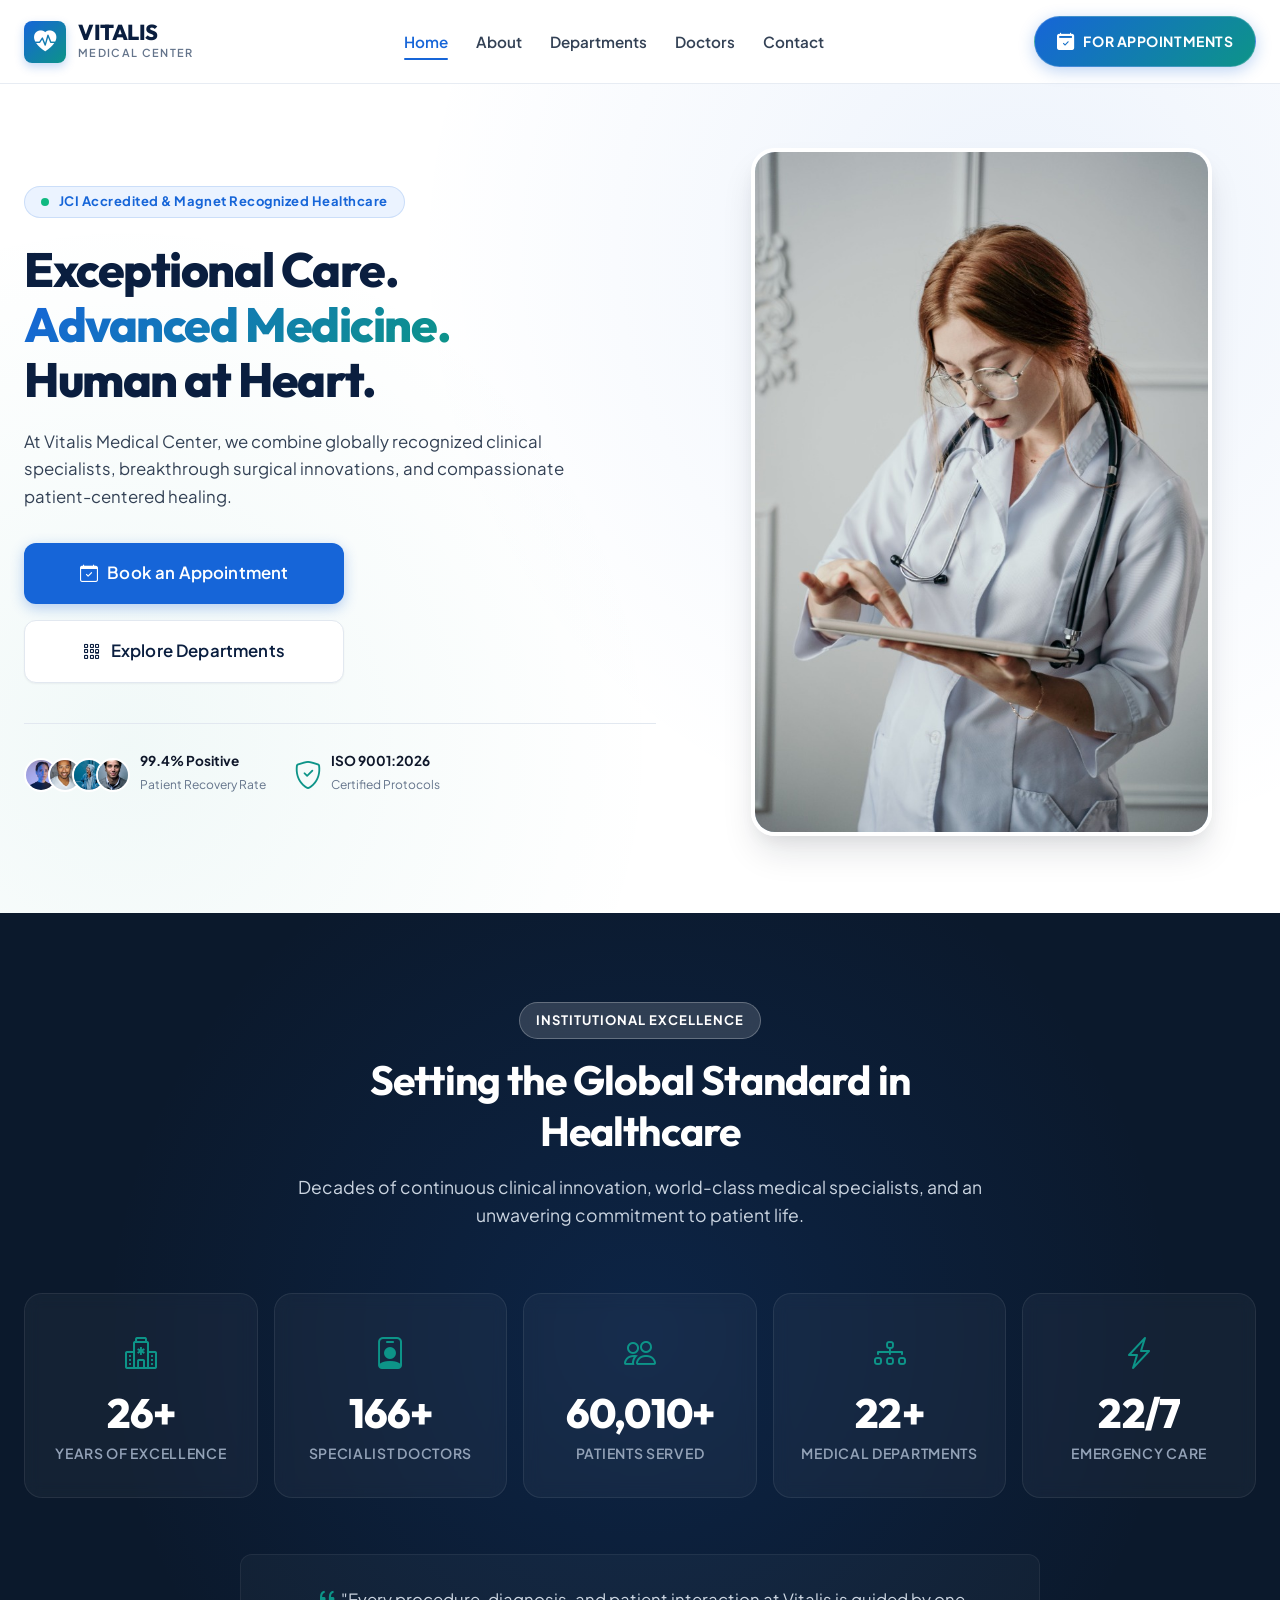
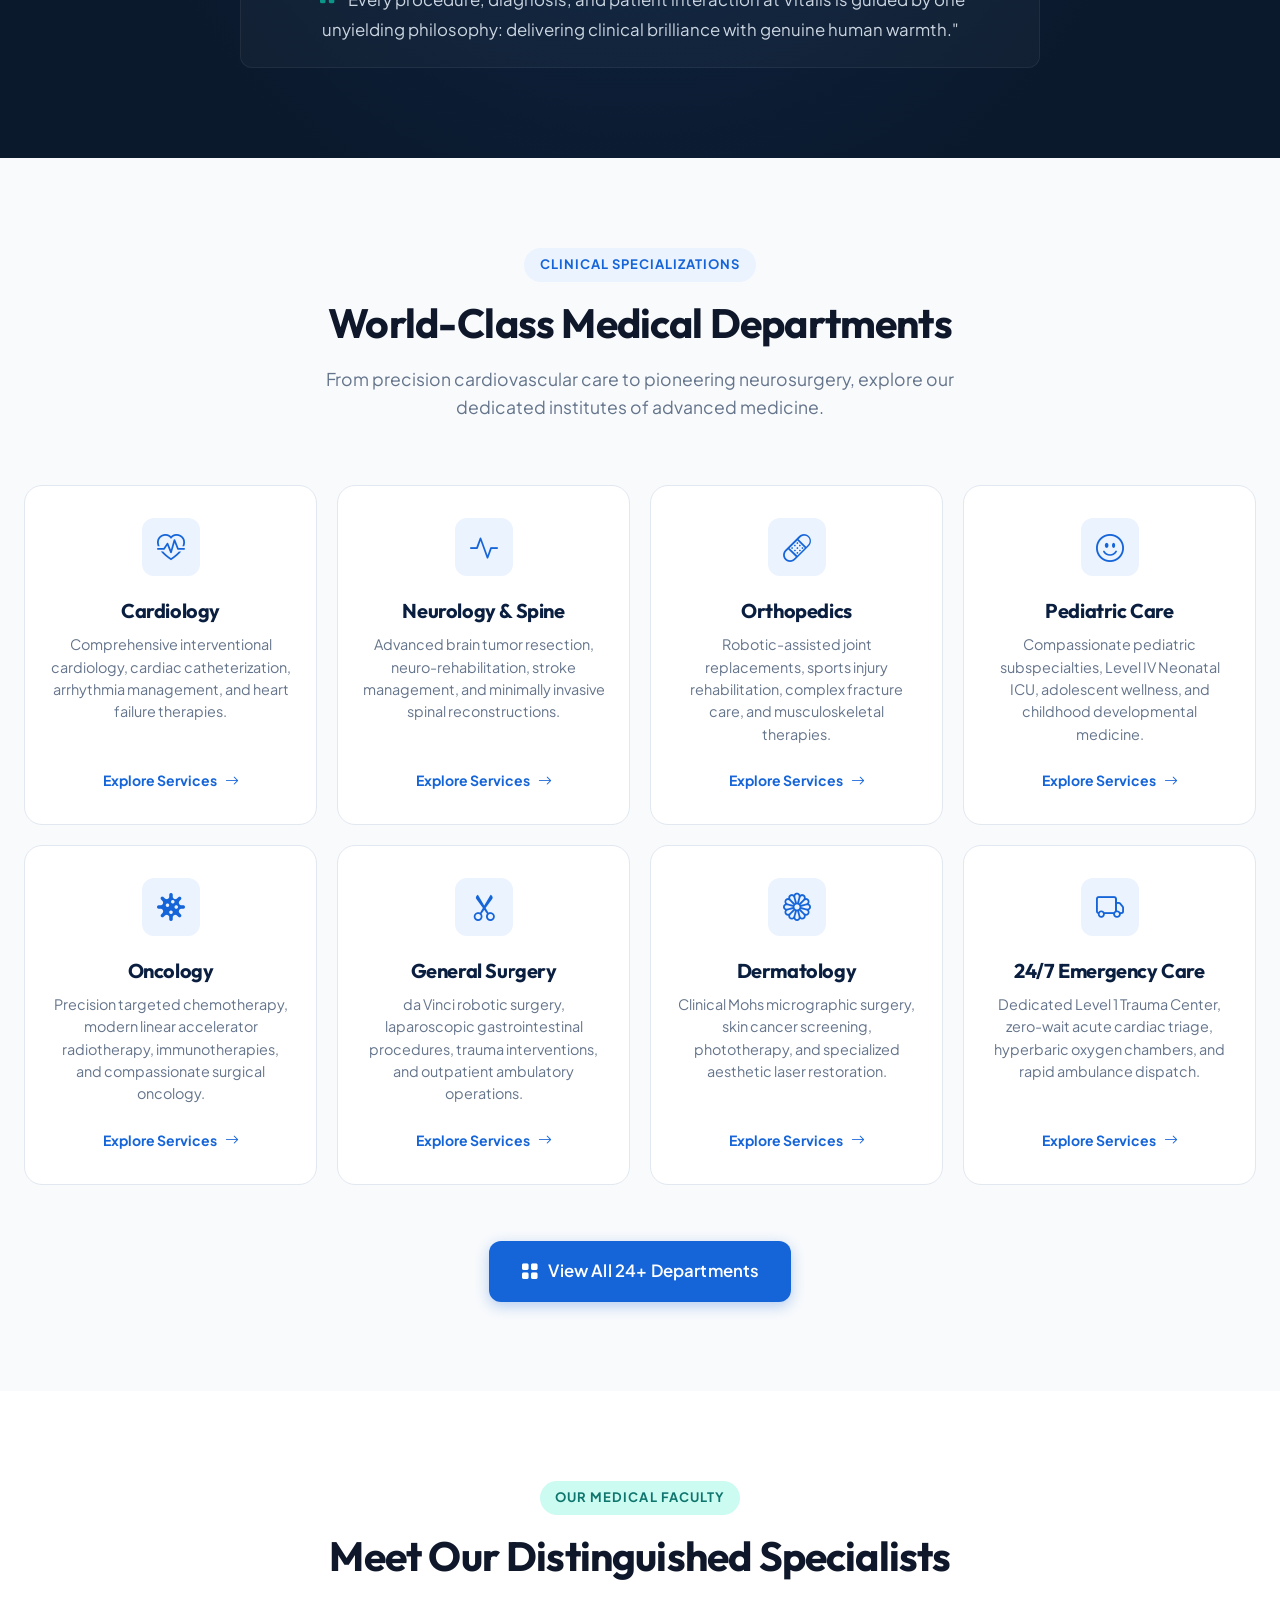
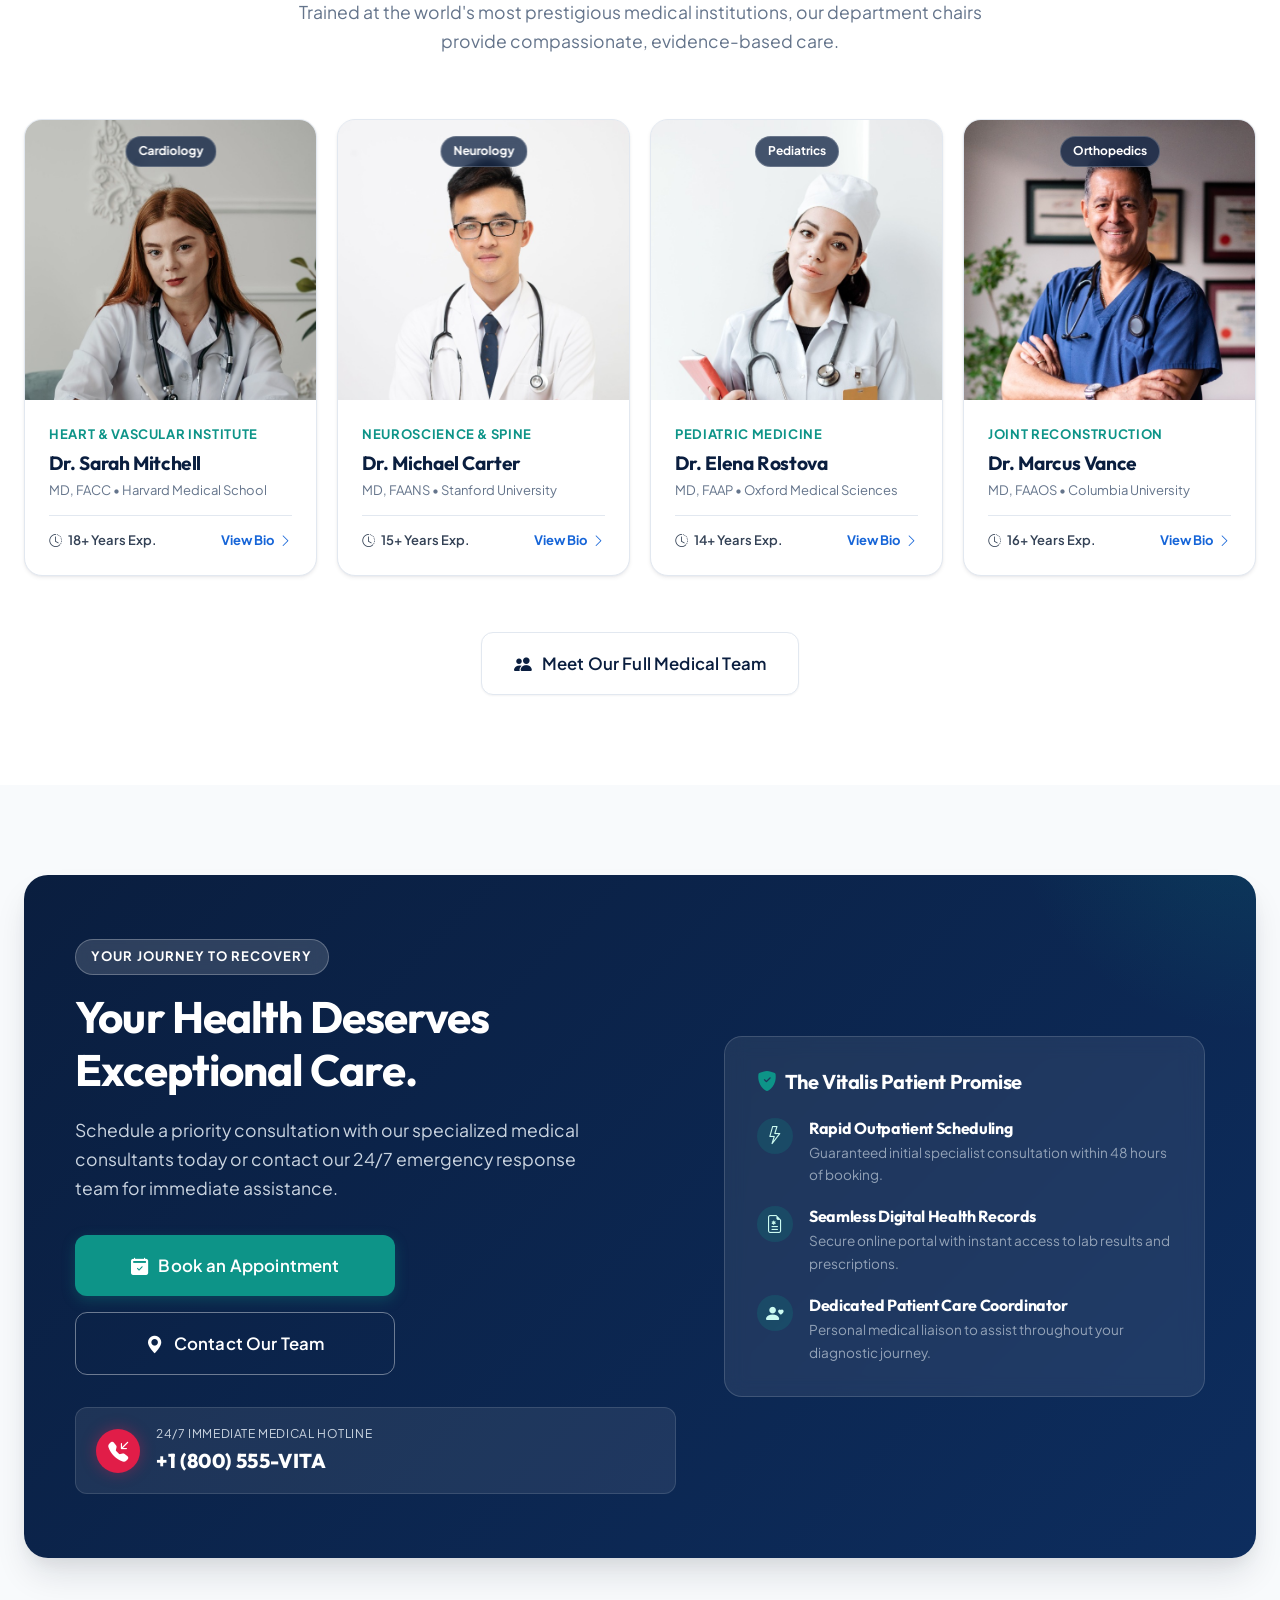
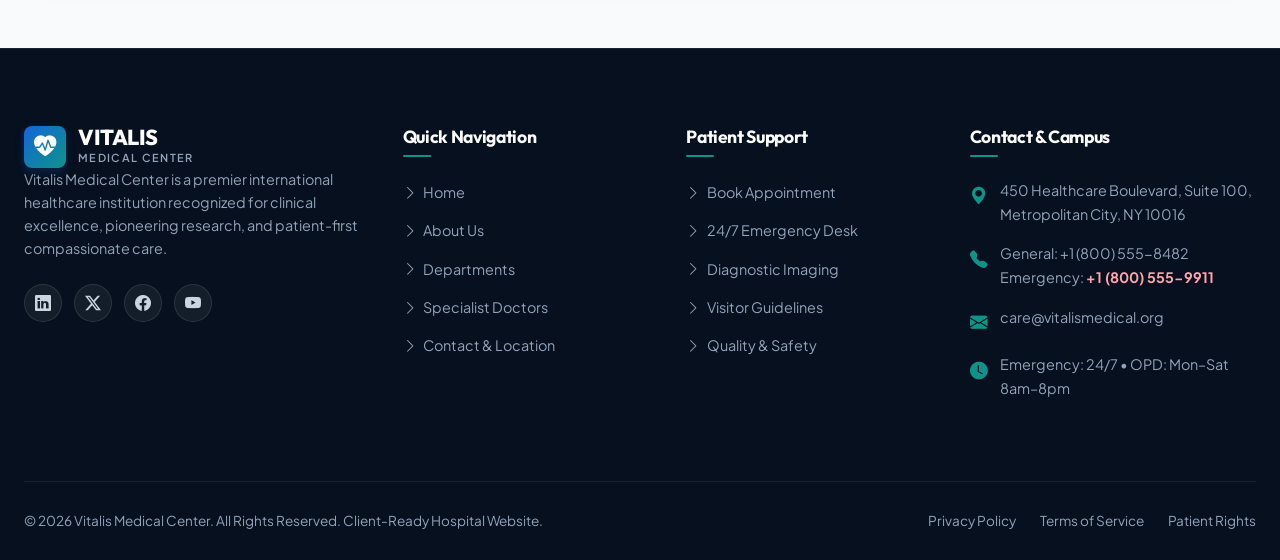
==== index.html @ aa5da999 "first commit" ====
<!DOCTYPE html>
<html lang="en">
<head>
  <meta charset="UTF-8">
  <meta name="viewport" content="width=device-width, initial-scale=1.0">
  <title>Vitalis Medical Center | World-Class Healthcare & Specialized Medicine</title>
  <meta name="description" content="Vitalis Medical Center provides exceptional, world-class healthcare with board-certified specialist doctors, 24/7 emergency response, and pioneering clinical technology.">
  <meta name="keywords" content="hospital, healthcare, medical center, cardiology, neurosurgery, orthopedic surgery, emergency medicine, doctors, appointment">
  <meta name="theme-color" content="#0A1E3F">
  
  <!-- Open Graph / Meta -->
  <meta property="og:title" content="Vitalis Medical Center | World-Class Healthcare">
  <meta property="og:description" content="Pioneering Medicine. Exceptional Care. Human at Heart. Book an appointment with premier specialists.">
  <meta property="og:type" content="website">
  
  <!-- Bootstrap Icons -->
  <link rel="stylesheet" href="https://cdn.jsdelivr.net/npm/bootstrap-icons@1.11.3/font/bootstrap-icons.min.css">
  
  <!-- Favicon -->
  <link rel="icon" type="image/svg+xml" href="assets/images/logo-icon.svg">

  <!-- Custom Stylesheet -->
  <link rel="stylesheet" href="assets/css/style.css">
</head>
<body>

  <!-- ==========================================================================
       HEADER & STRICT NAVBAR
       Items: Home, About, Departments, Doctors, Contact, FOR APPOINTMENTS
       ========================================================================== -->
  <header class="site-header" id="siteHeader">
    <div class="container navbar-container">
      <!-- Brand Logo -->
      <a href="index.html" class="brand-logo" aria-label="Vitalis Medical Center Home">
        <div class="brand-icon">
          <i class="bi bi-heart-pulse-fill"></i>
        </div>
        <div class="brand-text">
          <span class="brand-name">VITALIS</span>
          <span class="brand-tagline">Medical Center</span>
        </div>
      </a>

      <!-- Desktop Navigation Menu -->
      <nav class="nav-menu" aria-label="Main Navigation">
        <a href="index.html" class="nav-link active">Home</a>
        <a href="about.html" class="nav-link">About</a>
        <a href="departments.html" class="nav-link">Departments</a>
        <a href="doctors.html" class="nav-link">Doctors</a>
        <a href="contact.html" class="nav-link">Contact</a>
      </nav>

      <!-- Primary CTA: FOR APPOINTMENTS -->
      <div class="nav-cta-wrapper">
        <a href="appointment.html" class="btn btn-nav-appointment" id="navAppointmentBtn">
          <i class="bi bi-calendar2-check-fill"></i> FOR APPOINTMENTS
        </a>
      </div>

      <!-- Mobile Hamburger Button -->
      <button class="mobile-nav-toggle" id="mobileNavToggle" aria-label="Toggle navigation menu" aria-expanded="false">
        <span></span>
        <span></span>
        <span></span>
      </button>
    </div>
  </header>

  <!-- Mobile Offcanvas Drawer -->
  <div class="drawer-backdrop" id="drawerBackdrop"></div>
  <aside class="mobile-drawer" id="mobileDrawer" aria-label="Mobile Navigation">
    <!-- Close Drawer Button -->
    <button class="drawer-close" id="drawerCloseBtn" aria-label="Close navigation menu">
      <i class="bi bi-x-lg"></i>
    </button>
    <div class="mobile-menu-list">
      <a href="index.html" class="mobile-menu-link active">
        <span>Home</span> <i class="bi bi-chevron-right"></i>
      </a>
      <a href="about.html" class="mobile-menu-link">
        <span>About</span> <i class="bi bi-chevron-right"></i>
      </a>
      <a href="departments.html" class="mobile-menu-link">
        <span>Departments</span> <i class="bi bi-chevron-right"></i>
      </a>
      <a href="doctors.html" class="mobile-menu-link">
        <span>Doctors</span> <i class="bi bi-chevron-right"></i>
      </a>
      <a href="contact.html" class="mobile-menu-link">
        <span>Contact</span> <i class="bi bi-chevron-right"></i>
      </a>
    </div>
    <div class="mobile-drawer-cta mt-auto">
      <a href="appointment.html" class="btn btn-nav-appointment w-100 text-center" style="display: block; text-align: center;">
        <i class="bi bi-calendar2-check-fill"></i> FOR APPOINTMENTS
      </a>
      <div class="mt-4 pt-3 text-center" style="border-top: 1px solid var(--color-border);">
        <span style="font-size: 0.8rem; color: var(--color-text-muted);">24/7 Emergency Line</span>
        <a href="tel:+18005558482" style="display: block; font-weight: 800; color: var(--color-emergency-red); font-size: 1.1rem; margin-top: 0.2rem;">
          <i class="bi bi-telephone-fill"></i> +1 (800) 555-VITA
        </a>
      </div>
    </div>
  </aside>

  <main id="main-content">
    <!-- ==========================================================================
         HOME — SECTION 1: PREMIUM HERO
         ========================================================================== -->
    <section class="hero-section" id="hero">
      <div class="container">
        <div class="hero-grid">
          <!-- Left Column: Editorial Medical Storytelling & CTAs -->
          <div class="hero-content reveal-fade-up">
            <div class="hero-credibility">
              <span class="pulse-dot"></span>
              <span>JCI Accredited &amp; Magnet Recognized Healthcare</span>
            </div>
            
            <h1 class="hero-title">
              Exceptional Care. <br>
              <span class="text-gradient">Advanced Medicine.</span> <br>
              Human at Heart.
            </h1>
            
            <p class="hero-lead">
              At Vitalis Medical Center, we combine globally recognized clinical specialists, breakthrough surgical innovations, and compassionate patient-centered healing.
            </p>
            
            <div class="hero-actions">
              <a href="appointment.html" class="btn btn-primary btn-lg">
                <i class="bi bi-calendar-check"></i> Book an Appointment
              </a>
              <a href="departments.html" class="btn btn-secondary btn-lg">
                <i class="bi bi-grid-3x3-gap"></i> Explore Departments
              </a>
            </div>

            <!-- Trust Bar / Patient Indicators -->
            <div class="hero-trust-bar">
              <div class="trust-item">
                <div class="trust-avatar-group">
                  <img src="assets/images/avatar-1.jpg" alt="Patient review" class="trust-avatar">
                  <img src="assets/images/avatar-2.jpg" alt="Patient review" class="trust-avatar">
                  <img src="assets/images/avatar-3.jpg" alt="Patient review" class="trust-avatar">
                  <img src="assets/images/avatar-4.jpg" alt="Patient review" class="trust-avatar">
                </div>
                <div class="trust-info">
                  <p>99.4% Positive</p>
                  <span>Patient Recovery Rate</span>
                </div>
              </div>

              <div class="trust-item">
                <div style="font-size: 1.75rem; color: var(--color-teal-accent);">
                  <i class="bi bi-shield-check"></i>
                </div>
                <div class="trust-info">
                  <p>ISO 9001:2026</p>
                  <span>Certified Protocols</span>
                </div>
              </div>
            </div>
          </div>

          <!-- Right Column: Visual Hero Doctor -->
          <div class="hero-visual reveal-fade-up delay-200">
            <div class="hero-image-wrapper">
              <img src="assets/images/hero-doctor-tablet.jpg" 
                   alt="Lead Specialist Doctor at Vitalis" 
                   class="hero-main-img" 
                   loading="eager">
            </div>
          </div>
        </div>
      </div>
    </section>

    <!-- ==========================================================================
         HOME — SECTION 2: TRUST / HOSPITAL HIGHLIGHTS (STATS & CREDIBILITY)
         ========================================================================== -->
    <section class="stats-section section-py" id="highlights">
      <div class="container">
        <div class="section-header reveal-fade-up">
          <span class="badge-tag badge-white">Institutional Excellence</span>
          <h2 class="section-title text-white">Setting the Global Standard in Healthcare</h2>
          <p class="section-subtitle text-light" style="color: #CBD5E1;">
            Decades of continuous clinical innovation, world-class medical specialists, and an unwavering commitment to patient life.
          </p>
        </div>

        <div class="stats-grid">
          <!-- Stat 1 -->
          <div class="stat-card reveal-fade-up">
            <div class="stat-icon"><i class="bi bi-hospital"></i></div>
            <div class="stat-number" data-target="28" data-suffix="+">0</div>
            <div class="stat-label">Years of Excellence</div>
          </div>

          <!-- Stat 2 -->
          <div class="stat-card reveal-fade-up delay-100">
            <div class="stat-icon"><i class="bi bi-person-badge"></i></div>
            <div class="stat-number" data-target="180" data-suffix="+">0</div>
            <div class="stat-label">Specialist Doctors</div>
          </div>

          <!-- Stat 3 -->
          <div class="stat-card reveal-fade-up delay-200">
            <div class="stat-icon"><i class="bi bi-people"></i></div>
            <div class="stat-number" data-target="65000" data-suffix="+">0</div>
            <div class="stat-label">Patients Served</div>
          </div>

          <!-- Stat 4 -->
          <div class="stat-card reveal-fade-up delay-300">
            <div class="stat-icon"><i class="bi bi-diagram-3"></i></div>
            <div class="stat-number" data-target="24" data-suffix="+">0</div>
            <div class="stat-label">Medical Departments</div>
          </div>

          <!-- Stat 5 -->
          <div class="stat-card reveal-fade-up delay-400">
            <div class="stat-icon"><i class="bi bi-lightning-charge"></i></div>
            <div class="stat-number" data-target="24" data-suffix="/7">0</div>
            <div class="stat-label">Emergency Care</div>
          </div>
        </div>

        <div class="stats-supporting-message reveal-fade-up">
          <p>
            <i class="bi bi-quote" style="color: var(--color-teal-accent); font-size: 1.4rem;"></i>
            "Every procedure, diagnosis, and patient interaction at Vitalis is guided by one unyielding philosophy: delivering clinical brilliance with genuine human warmth."
          </p>
        </div>
      </div>
    </section>

    <!-- ==========================================================================
         HOME — SECTION 3: DEPARTMENTS SHOWCASE
         ========================================================================== -->
    <section class="section-py bg-surface" id="departments">
      <div class="container">
        <div class="section-header reveal-fade-up">
          <span class="badge-tag">Clinical Specializations</span>
          <h2 class="section-title">World-Class Medical Departments</h2>
          <p class="section-subtitle">
            From precision cardiovascular care to pioneering neurosurgery, explore our dedicated institutes of advanced medicine.
          </p>
        </div>

        <div class="dept-grid">
          <!-- Dept 1: Cardiology -->
          <div class="dept-card reveal-fade-up">
            <div class="dept-icon-wrapper">
              <i class="bi bi-heart-pulse"></i>
            </div>
            <h3 class="dept-title">Cardiology</h3>
            <p class="dept-desc">
              Comprehensive interventional cardiology, cardiac catheterization, arrhythmia management, and heart failure therapies.
            </p>
            <a href="departments.html#cardiology" class="dept-link">
              Explore Services <i class="bi bi-arrow-right"></i>
            </a>
          </div>

          <!-- Dept 2: Neurology -->
          <div class="dept-card reveal-fade-up delay-100">
            <div class="dept-icon-wrapper">
              <i class="bi bi-activity"></i>
            </div>
            <h3 class="dept-title">Neurology &amp; Spine</h3>
            <p class="dept-desc">
              Advanced brain tumor resection, neuro-rehabilitation, stroke management, and minimally invasive spinal reconstructions.
            </p>
            <a href="departments.html#neurology" class="dept-link">
              Explore Services <i class="bi bi-arrow-right"></i>
            </a>
          </div>

          <!-- Dept 3: Orthopedics -->
          <div class="dept-card reveal-fade-up delay-200">
            <div class="dept-icon-wrapper">
              <i class="bi bi-bandaid"></i>
            </div>
            <h3 class="dept-title">Orthopedics</h3>
            <p class="dept-desc">
              Robotic-assisted joint replacements, sports injury rehabilitation, complex fracture care, and musculoskeletal therapies.
            </p>
            <a href="departments.html#orthopedics" class="dept-link">
              Explore Services <i class="bi bi-arrow-right"></i>
            </a>
          </div>

          <!-- Dept 4: Pediatrics -->
          <div class="dept-card reveal-fade-up delay-300">
            <div class="dept-icon-wrapper">
              <i class="bi bi-emoji-smile"></i>
            </div>
            <h3 class="dept-title">Pediatric Care</h3>
            <p class="dept-desc">
              Compassionate pediatric subspecialties, Level IV Neonatal ICU, adolescent wellness, and childhood developmental medicine.
            </p>
            <a href="departments.html#pediatrics" class="dept-link">
              Explore Services <i class="bi bi-arrow-right"></i>
            </a>
          </div>

          <!-- Dept 5: Oncology -->
          <div class="dept-card reveal-fade-up">
            <div class="dept-icon-wrapper">
              <i class="bi bi-virus2"></i>
            </div>
            <h3 class="dept-title">Oncology</h3>
            <p class="dept-desc">
              Precision targeted chemotherapy, modern linear accelerator radiotherapy, immunotherapies, and compassionate surgical oncology.
            </p>
            <a href="departments.html#oncology" class="dept-link">
              Explore Services <i class="bi bi-arrow-right"></i>
            </a>
          </div>

          <!-- Dept 6: General Surgery -->
          <div class="dept-card reveal-fade-up delay-100">
            <div class="dept-icon-wrapper">
              <i class="bi bi-scissors"></i>
            </div>
            <h3 class="dept-title">General Surgery</h3>
            <p class="dept-desc">
              da Vinci robotic surgery, laparoscopic gastrointestinal procedures, trauma interventions, and outpatient ambulatory operations.
            </p>
            <a href="departments.html#surgery" class="dept-link">
              Explore Services <i class="bi bi-arrow-right"></i>
            </a>
          </div>

          <!-- Dept 7: Dermatology -->
          <div class="dept-card reveal-fade-up delay-200">
            <div class="dept-icon-wrapper">
              <i class="bi bi-flower1"></i>
            </div>
            <h3 class="dept-title">Dermatology</h3>
            <p class="dept-desc">
              Clinical Mohs micrographic surgery, skin cancer screening, phototherapy, and specialized aesthetic laser restoration.
            </p>
            <a href="departments.html#dermatology" class="dept-link">
              Explore Services <i class="bi bi-arrow-right"></i>
            </a>
          </div>

          <!-- Dept 8: Emergency Medicine -->
          <div class="dept-card reveal-fade-up delay-300">
            <div class="dept-icon-wrapper">
              <i class="bi bi-truck"></i>
            </div>
            <h3 class="dept-title">24/7 Emergency Care</h3>
            <p class="dept-desc">
              Dedicated Level 1 Trauma Center, zero-wait acute cardiac triage, hyperbaric oxygen chambers, and rapid ambulance dispatch.
            </p>
            <a href="departments.html#emergency" class="dept-link">
              Explore Services <i class="bi bi-arrow-right"></i>
            </a>
          </div>
        </div>

        <div class="dept-showcase-footer reveal-fade-up">
          <a href="departments.html" class="btn btn-primary btn-lg">
            <i class="bi bi-grid-fill"></i> View All 24+ Departments
          </a>
        </div>
      </div>
    </section>

    <!-- ==========================================================================
         HOME — SECTION 4: FEATURED DOCTORS / SPECIALISTS
         ========================================================================== -->
    <section class="section-py" id="doctors">
      <div class="container">
        <div class="section-header reveal-fade-up">
          <span class="badge-tag badge-teal">Our Medical Faculty</span>
          <h2 class="section-title">Meet Our Distinguished Specialists</h2>
          <p class="section-subtitle">
            Trained at the world's most prestigious medical institutions, our department chairs provide compassionate, evidence-based care.
          </p>
        </div>

        <div class="doctors-grid">
          <!-- Doctor 1 -->
          <div class="doctor-card reveal-fade-up">
            <div class="doctor-img-box">
              <img src="assets/images/doctor-mitchell.jpg" 
                   alt="Dr. Sarah Mitchell - Senior Cardiologist" 
                   class="doctor-img"
                   loading="lazy">
              <span class="doctor-badge">Cardiology</span>
            </div>
            <div class="doctor-info">
              <span class="doctor-specialty">Heart &amp; Vascular Institute</span>
              <h3 class="doctor-name">Dr. Sarah Mitchell</h3>
              <p class="doctor-credentials">MD, FACC • Harvard Medical School</p>
              <div class="doctor-meta">
                <span class="doctor-experience"><i class="bi bi-clock-history"></i> 18+ Years Exp.</span>
                <a href="#view-bio" class="doctor-btn-profile" data-doctor-modal="sarah-mitchell">
                  View Bio <i class="bi bi-chevron-right"></i>
                </a>
              </div>
            </div>
          </div>

          <!-- Doctor 2 -->
          <div class="doctor-card reveal-fade-up delay-100">
            <div class="doctor-img-box">
              <img src="assets/images/doctor-carter.jpg" 
                   alt="Dr. Michael Carter - Chief Neurosurgeon" 
                   class="doctor-img"
                   loading="lazy">
              <span class="doctor-badge">Neurology</span>
            </div>
            <div class="doctor-info">
              <span class="doctor-specialty">Neuroscience &amp; Spine</span>
              <h3 class="doctor-name">Dr. Michael Carter</h3>
              <p class="doctor-credentials">MD, FAANS • Stanford University</p>
              <div class="doctor-meta">
                <span class="doctor-experience"><i class="bi bi-clock-history"></i> 15+ Years Exp.</span>
                <a href="#view-bio" class="doctor-btn-profile" data-doctor-modal="michael-carter">
                  View Bio <i class="bi bi-chevron-right"></i>
                </a>
              </div>
            </div>
          </div>

          <!-- Doctor 3 -->
          <div class="doctor-card reveal-fade-up delay-200">
            <div class="doctor-img-box">
              <img src="assets/images/doctor-rostova.jpg" 
                   alt="Dr. Elena Rostova - Pediatric Specialist" 
                   class="doctor-img"
                   loading="lazy">
              <span class="doctor-badge">Pediatrics</span>
            </div>
            <div class="doctor-info">
              <span class="doctor-specialty">Pediatric Medicine</span>
              <h3 class="doctor-name">Dr. Elena Rostova</h3>
              <p class="doctor-credentials">MD, FAAP • Oxford Medical Sciences</p>
              <div class="doctor-meta">
                <span class="doctor-experience"><i class="bi bi-clock-history"></i> 14+ Years Exp.</span>
                <a href="#view-bio" class="doctor-btn-profile" data-doctor-modal="elena-rostova">
                  View Bio <i class="bi bi-chevron-right"></i>
                </a>
              </div>
            </div>
          </div>

          <!-- Doctor 4 -->
          <div class="doctor-card reveal-fade-up delay-300">
            <div class="doctor-img-box">
              <img src="assets/images/doctor-vance.jpg" 
                   alt="Dr. Marcus Vance - Orthopedic Surgeon" 
                   class="doctor-img"
                   loading="lazy">
              <span class="doctor-badge">Orthopedics</span>
            </div>
            <div class="doctor-info">
              <span class="doctor-specialty">Joint Reconstruction</span>
              <h3 class="doctor-name">Dr. Marcus Vance</h3>
              <p class="doctor-credentials">MD, FAAOS • Columbia University</p>
              <div class="doctor-meta">
                <span class="doctor-experience"><i class="bi bi-clock-history"></i> 16+ Years Exp.</span>
                <a href="#view-bio" class="doctor-btn-profile" data-doctor-modal="marcus-vance">
                  View Bio <i class="bi bi-chevron-right"></i>
                </a>
              </div>
            </div>
          </div>
        </div>

        <div class="dept-showcase-footer reveal-fade-up">
          <a href="doctors.html" class="btn btn-secondary btn-lg">
            <i class="bi bi-people-fill"></i> Meet Our Full Medical Team
          </a>
        </div>
      </div>
    </section>

    <!-- ==========================================================================
         HOME — SECTION 5: APPOINTMENT / FINAL CONVERSION SECTION
         ========================================================================== -->
    <section class="section-py bg-surface" id="conversion">
      <div class="container">
        <div class="conversion-banner reveal-fade-up">
          <div class="conversion-grid">
            <!-- Left Side: Conversion Pitch -->
            <div>
              <span class="badge-tag badge-white mb-3">Your Journey to Recovery</span>
              <h2 class="conversion-title">Your Health Deserves Exceptional Care.</h2>
              <p class="conversion-text">
                Schedule a priority consultation with our specialized medical consultants today or contact our 24/7 emergency response team for immediate assistance.
              </p>
              
              <div class="conversion-actions">
                <a href="appointment.html" class="btn btn-teal btn-lg">
                  <i class="bi bi-calendar2-check-fill"></i> Book an Appointment
                </a>
                <a href="contact.html" class="btn btn-outline-white btn-lg">
                  <i class="bi bi-geo-alt-fill"></i> Contact Our Team
                </a>
              </div>

              <!-- Direct Hotline Ribbon -->
              <div class="conversion-emergency-call">
                <div class="emergency-icon-circle">
                  <i class="bi bi-telephone-inbound-fill"></i>
                </div>
                <div class="emergency-text-group">
                  <p>24/7 Immediate Medical Hotline</p>
                  <a href="tel:+18005558482">+1 (800) 555-VITA</a>
                </div>
              </div>
            </div>

            <!-- Right Side: Care Guarantees Card -->
            <div>
              <div class="conversion-visual-card">
                <h4 style="color: #FFFFFF; font-size: 1.25rem; margin-bottom: 1.5rem; display: flex; align-items: center; gap: 0.5rem;">
                  <i class="bi bi-shield-fill-check" style="color: var(--color-teal-accent);"></i> The Vitalis Patient Promise
                </h4>
                <div class="conversion-perks-list">
                  <div class="perk-item">
                    <div class="perk-icon"><i class="bi bi-lightning"></i></div>
                    <div class="perk-text">
                      <h5>Rapid Outpatient Scheduling</h5>
                      <p>Guaranteed initial specialist consultation within 48 hours of booking.</p>
                    </div>
                  </div>

                  <div class="perk-item">
                    <div class="perk-icon"><i class="bi bi-file-earmark-medical"></i></div>
                    <div class="perk-text">
                      <h5>Seamless Digital Health Records</h5>
                      <p>Secure online portal with instant access to lab results and prescriptions.</p>
                    </div>
                  </div>

                  <div class="perk-item">
                    <div class="perk-icon"><i class="bi bi-person-heart"></i></div>
                    <div class="perk-text">
                      <h5>Dedicated Patient Care Coordinator</h5>
                      <p>Personal medical liaison to assist throughout your diagnostic journey.</p>
                    </div>
                  </div>
                </div>
              </div>
            </div>
          </div>
        </div>
      </div>
    </section>
  </main>

  <!-- ==========================================================================
       REUSABLE FOOTER (STRICT 4 COLUMNS)
       ========================================================================== -->
  <footer class="site-footer">
    <div class="container">
      <div class="footer-grid">
        <!-- Col 1: Hospital Logo & About -->
        <div>
          <a href="index.html" class="brand-logo mb-3" style="display: inline-flex;">
            <div class="brand-icon">
              <i class="bi bi-heart-pulse-fill"></i>
            </div>
            <div class="brand-text">
              <span class="brand-name" style="color: #FFFFFF;">VITALIS</span>
              <span class="brand-tagline" style="color: #94A3B8;">Medical Center</span>
            </div>
          </a>
          <p class="footer-brand-desc">
            Vitalis Medical Center is a premier international healthcare institution recognized for clinical excellence, pioneering research, and patient-first compassionate care.
          </p>
          <div class="footer-social-links">
            <a href="https://linkedin.com" target="_blank" rel="noopener noreferrer" class="footer-social-btn" aria-label="LinkedIn"><i class="bi bi-linkedin"></i></a>
            <a href="https://twitter.com" target="_blank" rel="noopener noreferrer" class="footer-social-btn" aria-label="Twitter"><i class="bi bi-twitter-x"></i></a>
            <a href="https://facebook.com" target="_blank" rel="noopener noreferrer" class="footer-social-btn" aria-label="Facebook"><i class="bi bi-facebook"></i></a>
            <a href="https://youtube.com" target="_blank" rel="noopener noreferrer" class="footer-social-btn" aria-label="YouTube"><i class="bi bi-youtube"></i></a>
          </div>
        </div>

        <!-- Col 2: Quick Navigation -->
        <div>
          <h4 class="footer-col-title">Quick Navigation</h4>
          <ul class="footer-nav-list">
            <li><a href="index.html"><i class="bi bi-chevron-right"></i> Home</a></li>
            <li><a href="about.html"><i class="bi bi-chevron-right"></i> About Us</a></li>
            <li><a href="departments.html"><i class="bi bi-chevron-right"></i> Departments</a></li>
            <li><a href="doctors.html"><i class="bi bi-chevron-right"></i> Specialist Doctors</a></li>
            <li><a href="contact.html"><i class="bi bi-chevron-right"></i> Contact &amp; Location</a></li>
          </ul>
        </div>

        <!-- Col 3: Patient Support -->
        <div>
          <h4 class="footer-col-title">Patient Support</h4>
          <ul class="footer-nav-list">
            <li><a href="appointment.html"><i class="bi bi-chevron-right"></i> Book Appointment</a></li>
            <li><a href="contact.html#emergency"><i class="bi bi-chevron-right"></i> 24/7 Emergency Desk</a></li>
            <li><a href="departments.html"><i class="bi bi-chevron-right"></i> Diagnostic Imaging</a></li>
            <li><a href="contact.html#visiting-hours"><i class="bi bi-chevron-right"></i> Visitor Guidelines</a></li>
            <li><a href="about.html#values"><i class="bi bi-chevron-right"></i> Quality &amp; Safety</a></li>
          </ul>
        </div>

        <!-- Col 4: Contact Information -->
        <div>
          <h4 class="footer-col-title">Contact &amp; Campus</h4>
          <div class="footer-contact-item">
            <i class="bi bi-geo-alt-fill"></i>
            <span>450 Healthcare Boulevard, Suite 100, Metropolitan City, NY 10016</span>
          </div>
          <div class="footer-contact-item">
            <i class="bi bi-telephone-fill"></i>
            <div>
              <span>General: </span><a href="tel:+18005558482">+1 (800) 555-8482</a><br>
              <span>Emergency: </span><a href="tel:+18005559911" style="color: #FDA4AF; font-weight: 700;">+1 (800) 555-9911</a>
            </div>
          </div>
          <div class="footer-contact-item">
            <i class="bi bi-envelope-fill"></i>
            <a href="mailto:care@vitalismedical.org">care@vitalismedical.org</a>
          </div>
          <div class="footer-contact-item">
            <i class="bi bi-clock-fill"></i>
            <span>Emergency: 24/7 • OPD: Mon–Sat 8am–8pm</span>
          </div>
        </div>
      </div>

      <!-- Footer Bottom -->
      <div class="footer-bottom">
        <div class="footer-bottom-flex">
          <div>
            &copy; 2026 Vitalis Medical Center. All Rights Reserved. Client-Ready Hospital Website.
          </div>
          <div class="footer-legal-links">
            <a href="404.html">Privacy Policy</a>
            <a href="404.html">Terms of Service</a>
            <a href="404.html">Patient Rights</a>
          </div>
        </div>
      </div>
    </div>
  </footer>

  <!-- Back To Top Button -->
  <button class="back-to-top" id="backToTopBtn" aria-label="Scroll back to top">
    <i class="bi bi-arrow-up"></i>
  </button>

  <!-- ==========================================================================
       DOCTOR BIO MODAL DIALOG
       ========================================================================== -->
  <div class="modal-overlay" id="doctorModalOverlay" role="dialog" aria-modal="true" aria-labelledby="modalDocName">
    <div class="modal-dialog">
      <button class="modal-close-btn" aria-label="Close modal window"><i class="bi bi-x-lg"></i></button>
      <div class="modal-body">
        <span class="badge-tag badge-teal" id="modalDocTitle">Senior Consultant</span>
        <h3 id="modalDocName" style="color: var(--color-primary-navy); margin-top: 0.5rem; margin-bottom: 0.5rem;">Doctor Name</h3>
        <p id="modalDocExp" style="font-weight: 700; color: var(--color-blue-royal); font-size: 0.9rem; margin-bottom: 1rem;">15+ Years Clinical Experience</p>
        
        <div style="background: var(--color-bg-surface); border: 1px solid var(--color-border); border-radius: var(--radius-md); padding: 1.25rem; margin-bottom: 1.25rem;">
          <h5 style="font-size: 0.9rem; color: var(--color-text-title); margin-bottom: 0.35rem;"><i class="bi bi-mortarboard-fill" style="color: var(--color-blue-royal);"></i> Medical Education &amp; Fellowship</h5>
          <p id="modalDocEdu" style="font-size: 0.85rem; color: var(--color-text-muted); margin-bottom: 0.85rem;"></p>
          
          <h5 style="font-size: 0.9rem; color: var(--color-text-title); margin-bottom: 0.35rem;"><i class="bi bi-trophy-fill" style="color: #F59E0B;"></i> Board Certifications &amp; Honours</h5>
          <p id="modalDocAwards" style="font-size: 0.85rem; color: var(--color-text-muted); margin: 0;"></p>
        </div>

        <h5 style="font-size: 0.95rem; color: var(--color-primary-navy); margin-bottom: 0.45rem;">Clinical Biography</h5>
        <p id="modalDocBio" style="font-size: 0.9rem; color: var(--color-text-body); line-height: 1.6; margin-bottom: 1.25rem;"></p>

        <div style="display: flex; align-items: center; justify-content: space-between; flex-wrap: wrap; gap: 1rem; border-top: 1px solid var(--color-border); padding-top: 1.25rem;">
          <div>
            <span style="font-size: 0.75rem; color: var(--color-text-muted); display: block;">Clinic Consultation Hours:</span>
            <strong id="modalDocHours" style="font-size: 0.85rem; color: var(--color-primary-navy);"></strong>
          </div>
          <a href="appointment.html" class="btn btn-primary" id="modalDocBookBtn">
            <i class="bi bi-calendar-check"></i> Book Consultation
          </a>
        </div>
      </div>
    </div>
  </div>

  <!-- Master JavaScript -->
  <script src="assets/js/main.js"></script>
</body>
</html>
---- assets/css/style.css ----
/* ==========================================================================
   VITALIS MEDICAL CENTER — MASTER DESIGN SYSTEM
   Premium Healthcare & Hospital Website Template
   ========================================================================== */

/* --- 1. GOOGLE FONTS & CSS VARIABLES --- */
@import url('https://fonts.googleapis.com/css2?family=Plus+Jakarta+Sans:ital,wght@0,300;0,400;0,500;0,600;0,700;0,800;1,400;1,600&family=Outfit:wght@400;500;600;700;800&display=swap');

:root {
  /* Color Palette */
  --color-primary-navy: #0A1E3F;
  --color-navy-dark: #061226;
  --color-navy-light: #142D57;
  
  --color-blue-royal: #1665D8;
  --color-blue-hover: #0F4EB8;
  --color-blue-subtle: #EBF3FF;
  
  --color-teal-accent: #0D9488;
  --color-teal-light: #CCFBF1;
  --color-teal-dark: #0F766E;
  
  --color-emerald: #10B981;
  --color-emerald-light: #D1FAE5;
  
  --color-emergency-red: #E11D48;
  --color-emergency-light: #FFE4E6;
  
  /* Neutral Surfaces */
  --color-bg-pure: #FFFFFF;
  --color-bg-surface: #F8FAFC;
  --color-bg-subtle: #F1F5F9;
  --color-bg-dark: #0B192C;
  --color-bg-darker: #06101E;
  
  /* Text & Typography */
  --color-text-title: #0F172A;
  --color-text-body: #334155;
  --color-text-muted: #64748B;
  --color-text-light: #94A3B8;
  --color-text-white: #FFFFFF;
  
  /* Borders & Dividers */
  --color-border: #E2E8F0;
  --color-border-hover: #CBD5E1;
  --color-border-light: rgba(255, 255, 255, 0.15);
  
  /* Typography Scale */
  --font-primary: 'Plus Jakarta Sans', -apple-system, BlinkMacSystemFont, 'Segoe UI', Roboto, sans-serif;
  --font-heading: 'Outfit', 'Plus Jakarta Sans', sans-serif;
  
  /* Elevation & Shadows */
  --shadow-xs: 0 1px 2px 0 rgba(15, 23, 42, 0.05);
  --shadow-sm: 0 2px 4px 0 rgba(15, 23, 42, 0.06), 0 1px 2px 0 rgba(15, 23, 42, 0.04);
  --shadow-md: 0 4px 8px -1px rgba(15, 23, 42, 0.08), 0 2px 4px -2px rgba(15, 23, 42, 0.06);
  --shadow-lg: 0 12px 24px -4px rgba(15, 23, 42, 0.1), 0 4px 8px -2px rgba(15, 23, 42, 0.05);
  --shadow-xl: 0 20px 35px -5px rgba(15, 23, 42, 0.12), 0 8px 16px -4px rgba(15, 23, 42, 0.06);
  --shadow-glow: 0 0 25px rgba(22, 101, 216, 0.2);
  --shadow-teal-glow: 0 0 25px rgba(13, 148, 136, 0.25);
  
  /* Transitions */
  --transition-fast: 0.15s cubic-bezier(0.4, 0, 0.2, 1);
  --transition-base: 0.25s cubic-bezier(0.4, 0, 0.2, 1);
  --transition-slow: 0.4s cubic-bezier(0.16, 1, 0.3, 1);
  
  /* Radii */
  --radius-xs: 4px;
  --radius-sm: 8px;
  --radius-md: 12px;
  --radius-lg: 18px;
  --radius-xl: 24px;
  --radius-full: 9999px;
  
  /* Layout Spacing */
  --header-height: 84px;
  --header-height-scrolled: 70px;
}

/* --- 2. CSS RESET & GLOBAL BASICS --- */
*, *::before, *::after {
  box-sizing: border-box;
  margin: 0;
  padding: 0;
}

html {
  font-size: 16px;
  scroll-behavior: smooth;
  -webkit-text-size-adjust: 100%;
}

body {
  font-family: var(--font-primary);
  font-size: 1rem;
  line-height: 1.65;
  color: var(--color-text-body);
  background-color: var(--color-bg-pure);
  -webkit-font-smoothing: antialiased;
  -moz-osx-font-smoothing: grayscale;
  overflow-x: hidden;
}

img, svg, picture {
  max-width: 100%;
  height: auto;
  display: block;
}

/* Utilities */
.w-100 {
  width: 100% !important;
}

a {
  color: var(--color-blue-royal);
  text-decoration: none;
  transition: color var(--transition-base);
}

a:hover {
  color: var(--color-blue-hover);
}

button, input, select, textarea {
  font-family: inherit;
  font-size: inherit;
}

button {
  cursor: pointer;
  border: none;
  background: none;
}

ul, ol {
  list-style: none;
}

h1, h2, h3, h4, h5, h6 {
  font-family: var(--font-heading);
  color: var(--color-text-title);
  font-weight: 700;
  line-height: 1.25;
  letter-spacing: -0.02em;
}

h1 { font-size: clamp(2.25rem, 4.5vw, 3.75rem); }
h2 { font-size: clamp(1.85rem, 3.2vw, 2.75rem); }
h3 { font-size: clamp(1.35rem, 2vw, 1.75rem); }
h4 { font-size: 1.25rem; }
h5 { font-size: 1.1rem; }
h6 { font-size: 0.95rem; }

p {
  margin-bottom: 1.25rem;
}
p:last-child {
  margin-bottom: 0;
}

/* --- 3. LAYOUT CONTAINER & UTILITIES --- */
.container {
  width: 100%;
  max-width: 1280px;
  margin-left: auto;
  margin-right: auto;
  padding-left: 1.5rem;
  padding-right: 1.5rem;
}

.container-fluid {
  width: 100%;
  padding-left: 1.5rem;
  padding-right: 1.5rem;
}

.section-py {
  padding-top: clamp(4rem, 7vw, 6.5rem);
  padding-bottom: clamp(4rem, 7vw, 6.5rem);
}

.section-py-sm {
  padding-top: clamp(2.5rem, 4vw, 4rem);
  padding-bottom: clamp(2.5rem, 4vw, 4rem);
}

.bg-surface {
  background-color: var(--color-bg-surface);
}

.bg-dark-navy {
  background-color: var(--color-bg-dark);
  color: #E2E8F0;
}
.bg-dark-navy h2, 
.bg-dark-navy h3, 
.bg-dark-navy h4 {
  color: var(--color-text-white);
}

.text-white {
  color: var(--color-text-white) !important;
}

.text-center {
  text-align: center !important;
}

.bg-radial-gradient {
  background: radial-gradient(circle at top right, rgba(22, 101, 216, 0.08), transparent 60%),
              radial-gradient(circle at bottom left, rgba(13, 148, 136, 0.05), transparent 50%),
              var(--color-bg-pure);
}

/* Section Header Shared Component */
.section-header {
  text-align: center;
  max-width: 720px;
  margin: 0 auto clamp(2.5rem, 5vw, 4rem);
}

.section-header.text-start {
  text-align: left;
  margin-left: 0;
}

.badge-tag {
  display: inline-flex;
  align-items: center;
  gap: 0.5rem;
  font-family: var(--font-primary);
  font-size: 0.8125rem;
  font-weight: 700;
  text-transform: uppercase;
  letter-spacing: 0.08em;
  padding: 0.4rem 0.95rem;
  border-radius: var(--radius-full);
  background-color: var(--color-blue-subtle);
  color: var(--color-blue-royal);
  margin-bottom: 1rem;
}

.badge-tag.badge-teal {
  background-color: var(--color-teal-light);
  color: var(--color-teal-dark);
}

.badge-tag.badge-white {
  background-color: rgba(255, 255, 255, 0.15);
  color: #FFFFFF;
  border: 1px solid rgba(255, 255, 255, 0.25);
  backdrop-filter: blur(8px);
}

.section-title {
  margin-bottom: 1rem;
}

.section-subtitle {
  font-size: 1.1rem;
  color: var(--color-text-muted);
  line-height: 1.6;
}

/* --- 4. BUTTONS & CTAS --- */
.btn {
  display: inline-flex;
  align-items: center;
  justify-content: center;
  gap: 0.6rem;
  font-weight: 600;
  font-size: 0.95rem;
  letter-spacing: 0.01em;
  padding: 0.85rem 1.65rem;
  border-radius: var(--radius-md);
  transition: all var(--transition-base);
  text-align: center;
  white-space: nowrap;
  user-select: none;
  position: relative;
  overflow: hidden;
}

.btn i {
  font-size: 1.1rem;
  transition: transform var(--transition-fast);
}

.btn:hover i {
  transform: translateX(3px);
}

/* Primary Button */
.btn-primary {
  background-color: var(--color-blue-royal);
  color: #FFFFFF;
  box-shadow: 0 4px 14px rgba(22, 101, 216, 0.3);
}

.btn-primary:hover {
  background-color: var(--color-blue-hover);
  color: #FFFFFF;
  box-shadow: 0 6px 20px rgba(22, 101, 216, 0.4);
  transform: translateY(-2px);
}

/* Secondary Button */
.btn-secondary {
  background-color: #FFFFFF;
  color: var(--color-primary-navy);
  border: 1px solid var(--color-border);
  box-shadow: var(--shadow-xs);
}

.btn-secondary:hover {
  background-color: var(--color-bg-surface);
  border-color: var(--color-border-hover);
  color: var(--color-blue-royal);
  transform: translateY(-2px);
  box-shadow: var(--shadow-sm);
}

/* Teal Accent Button */
.btn-teal {
  background-color: var(--color-teal-accent);
  color: #FFFFFF;
  box-shadow: 0 4px 14px rgba(13, 148, 136, 0.3);
}

.btn-teal:hover {
  background-color: var(--color-teal-dark);
  color: #FFFFFF;
  transform: translateY(-2px);
  box-shadow: 0 6px 20px rgba(13, 148, 136, 0.4);
}

/* Navbar CTA Button: FOR APPOINTMENTS */
.btn-nav-appointment {
  background: linear-gradient(135deg, #1665D8 0%, #0D9488 100%);
  color: #FFFFFF !important;
  font-weight: 700;
  font-size: 0.875rem;
  letter-spacing: 0.04em;
  padding: 0.65rem 1.35rem;
  border-radius: var(--radius-full);
  box-shadow: 0 4px 16px rgba(22, 101, 216, 0.28);
  border: 1px solid rgba(255, 255, 255, 0.2);
  transition: all var(--transition-base);
  display: inline-flex;
  align-items: center;
  justify-content: center;
  gap: 0.5rem;
}

.mobile-drawer-cta .btn-nav-appointment {
  display: flex !important;
  align-items: center;
  justify-content: center;
}

.btn-nav-appointment:hover {
  background: linear-gradient(135deg, #0F4EB8 0%, #0F766E 100%);
  box-shadow: 0 6px 22px rgba(22, 101, 216, 0.45);
  transform: translateY(-2px) scale(1.02);
}

/* Outline Button */
.btn-outline-white {
  background: transparent;
  color: #FFFFFF;
  border: 1px solid rgba(255, 255, 255, 0.4);
}

.btn-outline-white:hover {
  background: rgba(255, 255, 255, 0.12);
  border-color: #FFFFFF;
  color: #FFFFFF;
  transform: translateY(-2px);
}

.btn-lg {
  padding: 1rem 2rem;
  font-size: 1.05rem;
  border-radius: var(--radius-md);
}

/* Ensure action group buttons are identical in size */
.hero-actions .btn,
.conversion-actions .btn,
.error-actions .btn {
  width: 320px;
  max-width: 100%;
}

.btn-call-desk {
  display: inline-flex;
  align-items: center;
  justify-content: center;
  gap: 0.5rem;
  font-size: clamp(0.82rem, 3.2vw, 0.95rem);
  white-space: nowrap;
}

/* --- 5. NAVBAR STYLING --- */
.site-header {
  position: sticky;
  top: 0;
  left: 0;
  width: 100%;
  height: var(--header-height);
  background-color: rgba(255, 255, 255, 0.94);
  backdrop-filter: blur(16px);
  -webkit-backdrop-filter: blur(16px);
  border-bottom: 1px solid rgba(226, 232, 240, 0.8);
  z-index: 1000;
  transition: height var(--transition-base), box-shadow var(--transition-base), background-color var(--transition-base);
}

.site-header.scrolled {
  height: var(--header-height-scrolled);
  background-color: rgba(255, 255, 255, 0.98);
  box-shadow: var(--shadow-md);
  border-bottom-color: var(--color-border);
}

.navbar-container {
  display: flex;
  align-items: center;
  justify-content: space-between;
  height: 100%;
}

/* Brand Logo */
.brand-logo {
  display: flex;
  align-items: center;
  gap: 0.75rem;
  text-decoration: none;
}

.brand-icon {
  width: 42px;
  height: 42px;
  background: linear-gradient(135deg, var(--color-blue-royal) 0%, var(--color-teal-accent) 100%);
  border-radius: var(--radius-sm);
  display: flex;
  align-items: center;
  justify-content: center;
  color: #FFFFFF;
  font-size: 1.4rem;
  box-shadow: 0 4px 10px rgba(22, 101, 216, 0.25);
  flex-shrink: 0;
}

.brand-text {
  display: flex;
  flex-direction: column;
}

.brand-name {
  font-family: var(--font-heading);
  font-size: 1.35rem;
  font-weight: 800;
  letter-spacing: -0.02em;
  color: var(--color-primary-navy);
  line-height: 1.1;
}

.brand-name span {
  color: var(--color-teal-accent);
}

.brand-tagline {
  font-size: 0.6875rem;
  text-transform: uppercase;
  letter-spacing: 0.12em;
  color: var(--color-text-muted);
  font-weight: 600;
}

/* Desktop Nav Menu */
.nav-menu {
  display: flex;
  align-items: center;
  gap: 1.75rem;
}

.nav-link {
  font-size: 0.95rem;
  font-weight: 600;
  color: var(--color-text-body);
  transition: color var(--transition-fast);
  position: relative;
  padding: 0.4rem 0;
}

.nav-link::after {
  content: '';
  position: absolute;
  bottom: 0;
  left: 0;
  width: 0;
  height: 2px;
  background-color: var(--color-blue-royal);
  transition: width var(--transition-base);
  border-radius: 2px;
}

.nav-link:hover {
  color: var(--color-blue-royal);
}

.nav-link:hover::after,
.nav-link.active::after {
  width: 100%;
}

.nav-link.active {
  color: var(--color-blue-royal);
}

.nav-cta-wrapper {
  display: flex;
  align-items: center;
}

/* Mobile Hamburger Toggle */
.mobile-nav-toggle {
  display: none;
  flex-direction: column;
  justify-content: center;
  align-items: center;
  width: 44px;
  height: 44px;
  border-radius: var(--radius-sm);
  background-color: var(--color-bg-subtle);
  border: 1px solid var(--color-border);
  gap: 5px;
  z-index: 1002;
  transition: background-color var(--transition-fast);
}

.mobile-nav-toggle:hover {
  background-color: var(--color-blue-subtle);
}

.mobile-nav-toggle span {
  width: 22px;
  height: 2px;
  background-color: var(--color-primary-navy);
  border-radius: 2px;
  transition: transform var(--transition-base), opacity var(--transition-fast);
}

.mobile-nav-toggle.active span:nth-child(1) {
  transform: translateY(7px) rotate(45deg);
}
.mobile-nav-toggle.active span:nth-child(2) {
  opacity: 0;
}
.mobile-nav-toggle.active span:nth-child(3) {
  transform: translateY(-7px) rotate(-45deg);
}

/* Mobile Offcanvas Drawer */
.mobile-drawer {
  position: fixed;
  top: 0;
  right: -100%;
  width: 320px;
  max-width: 85%;
  height: 100vh;
  background-color: var(--color-bg-pure);
  box-shadow: -10px 0 30px rgba(0, 0, 0, 0.15);
  z-index: 1001;
  display: flex;
  flex-direction: column;
  padding: 5.5rem 1.75rem 2rem;
  transition: right var(--transition-slow);
  overflow-y: auto;
}

.mobile-drawer.open {
  right: 0;
}

/* Drawer Close Button */
.drawer-close {
  position: absolute;
  top: 1.5rem;
  right: 1.75rem;
  background: transparent;
  border: none;
  font-size: 1.75rem;
  color: var(--color-primary-navy);
  cursor: pointer;
  padding: 0.25rem;
  display: flex;
  align-items: center;
  justify-content: center;
  transition: color var(--transition-base), transform var(--transition-base);
  z-index: 10;
}

.drawer-close:hover {
  color: var(--color-blue-royal);
  transform: scale(1.1);
}

.drawer-close:active {
  transform: scale(0.95);
}

.drawer-backdrop {
  position: fixed;
  top: 0;
  left: 0;
  width: 100vw;
  height: 100vh;
  background: rgba(10, 30, 63, 0.5);
  backdrop-filter: blur(4px);
  z-index: 1000;
  opacity: 0;
  visibility: hidden;
  transition: all var(--transition-base);
}

.drawer-backdrop.active {
  opacity: 1;
  visibility: visible;
}

.mobile-menu-list {
  display: flex;
  flex-direction: column;
  gap: 1.25rem;
  margin-bottom: 2rem;
}

.mobile-menu-link {
  font-size: 1.15rem;
  font-weight: 600;
  color: var(--color-primary-navy);
  padding: 0.5rem 0;
  border-bottom: 1px solid var(--color-border);
  display: flex;
  align-items: center;
  justify-content: center;
}

.mobile-menu-link i {
  display: none !important;
}

.mobile-menu-link.active,
.mobile-menu-link:hover {
  color: var(--color-blue-royal);
}

/* --- 6. HERO SECTION (HOME) --- */
.hero-section {
  position: relative;
  padding-top: clamp(2.5rem, 5vw, 4.5rem);
  padding-bottom: clamp(3.5rem, 6vw, 6rem);
  background: radial-gradient(circle at 80% 20%, rgba(22, 101, 216, 0.08) 0%, transparent 50%),
              radial-gradient(circle at 10% 80%, rgba(13, 148, 136, 0.06) 0%, transparent 40%),
              var(--color-bg-pure);
  overflow: hidden;
}

.hero-grid {
  display: grid;
  grid-template-columns: 1.15fr 1fr;
  gap: clamp(2rem, 4vw, 4.5rem);
  align-items: center;
}

.hero-content {
  position: relative;
  z-index: 2;
}

.hero-credibility {
  display: inline-flex;
  align-items: center;
  gap: 0.6rem;
  background: var(--color-blue-subtle);
  color: var(--color-blue-royal);
  padding: 0.45rem 1rem;
  border-radius: var(--radius-full);
  font-size: 0.8125rem;
  font-weight: 700;
  line-height: 1.2;
  letter-spacing: 0.04em;
  margin-bottom: 1.5rem;
  border: 1px solid rgba(22, 101, 216, 0.15);
}

.hero-credibility .pulse-dot {
  width: 8px;
  height: 8px;
  background-color: var(--color-emerald);
  border-radius: 50%;
  box-shadow: 0 0 0 0 rgba(16, 185, 129, 0.7);
  animation: pulse-ring 1.8s infinite;
  flex-shrink: 0;
  display: inline-block;
}

@keyframes pulse-ring {
  0% { transform: scale(0.95); box-shadow: 0 0 0 0 rgba(16, 185, 129, 0.7); }
  70% { transform: scale(1); box-shadow: 0 0 0 8px rgba(16, 185, 129, 0); }
  100% { transform: scale(0.95); box-shadow: 0 0 0 0 rgba(16, 185, 129, 0); }
}

.hero-title {
  font-size: clamp(2.4rem, 4.5vw, 3.85rem);
  font-weight: 800;
  line-height: 1.15;
  color: var(--color-primary-navy);
  margin-bottom: 1.25rem;
  letter-spacing: -0.03em;
}

.hero-title .text-gradient {
  background: linear-gradient(135deg, var(--color-blue-royal) 0%, var(--color-teal-accent) 100%);
  -webkit-background-clip: text;
  background-clip: text;
  -webkit-text-fill-color: transparent;
}

.hero-lead {
  font-size: clamp(1.05rem, 1.3vw, 1.25rem);
  color: var(--color-text-body);
  line-height: 1.65;
  margin-bottom: 2rem;
  max-width: 580px;
}

.hero-actions {
  display: flex;
  flex-wrap: wrap;
  gap: 1rem;
  margin-bottom: 2.5rem;
}

.hero-trust-bar {
  display: flex;
  align-items: center;
  gap: 1.75rem;
  padding-top: 1.75rem;
  border-top: 1px solid var(--color-border);
}

.trust-item {
  display: flex;
  align-items: center;
  gap: 0.6rem;
}

.trust-avatar-group {
  display: flex;
  align-items: center;
}

.trust-avatar {
  width: 34px;
  height: 34px;
  border-radius: 50%;
  border: 2px solid #FFFFFF;
  margin-left: -10px;
  object-fit: cover;
  background-color: var(--color-bg-subtle);
}
.trust-avatar:first-child {
  margin-left: 0;
}

.trust-info p {
  margin: 0;
  font-size: 0.85rem;
  font-weight: 700;
  color: var(--color-text-title);
  line-height: 1.2;
}

.trust-info span {
  font-size: 0.75rem;
  color: var(--color-text-muted);
}

/* Hero Visual Composition */
.hero-visual {
  position: relative;
  display: flex;
  justify-content: center;
  align-items: center;
}

.hero-image-wrapper {
  position: relative;
  width: fit-content;
  max-width: 100%;
  border-radius: var(--radius-xl);
  overflow: hidden;
  box-shadow: var(--shadow-xl);
  border: 4px solid #FFFFFF;
  background: linear-gradient(180deg, #E0ECFB 0%, #C7DFFA 100%);
}

.hero-main-img {
  display: block;
  width: auto;
  max-width: 100%;
  height: 680px;
  object-fit: contain;
  transition: transform var(--transition-slow);
}

.hero-image-wrapper:hover .hero-main-img {
  transform: scale(1.03);
}

/* Floating Information Micro-Cards */
.floating-card {
  position: absolute;
  background: rgba(255, 255, 255, 0.94);
  backdrop-filter: blur(12px);
  -webkit-backdrop-filter: blur(12px);
  padding: 0.9rem 1.2rem;
  border-radius: var(--radius-md);
  box-shadow: var(--shadow-lg);
  border: 1px solid rgba(255, 255, 255, 0.8);
  z-index: 3;
  animation: float-gentle 4s ease-in-out infinite alternate;
}

.floating-card-top-right {
  top: 8%;
  right: -5%;
  animation-delay: 0.5s;
}

.floating-card-bottom-left {
  bottom: 8%;
  left: -6%;
  animation-delay: 1.5s;
}

@keyframes float-gentle {
  0% { transform: translateY(0); }
  100% { transform: translateY(-8px); }
}

.floating-card-flex {
  display: flex;
  align-items: center;
  gap: 0.85rem;
}

.floating-icon-box {
  width: 42px;
  height: 42px;
  border-radius: var(--radius-sm);
  display: flex;
  align-items: center;
  justify-content: center;
  font-size: 1.25rem;
  flex-shrink: 0;
}

.floating-icon-box.icon-teal {
  background-color: var(--color-teal-light);
  color: var(--color-teal-dark);
}

.floating-icon-box.icon-blue {
  background-color: var(--color-blue-subtle);
  color: var(--color-blue-royal);
}

.floating-card-title {
  font-size: 0.875rem;
  font-weight: 700;
  color: var(--color-text-title);
  margin: 0;
  line-height: 1.2;
}

.floating-card-subtitle {
  font-size: 0.75rem;
  color: var(--color-text-muted);
  margin: 0;
}

.rating-stars {
  color: #F59E0B;
  font-size: 0.8rem;
}

/* --- 7. HIGHLIGHTS & TRUST STATS SECTION (SECTION 2) --- */
.stats-section {
  background-color: var(--color-bg-dark);
  color: #FFFFFF;
  position: relative;
  overflow: hidden;
}

.stats-section::before {
  content: '';
  position: absolute;
  top: 0;
  left: 50%;
  transform: translateX(-50%);
  width: 100%;
  height: 100%;
  background: radial-gradient(circle at center, rgba(22, 101, 216, 0.15) 0%, transparent 70%);
  pointer-events: none;
}

.stats-grid {
  display: grid;
  grid-template-columns: repeat(5, 1fr);
  gap: 1.5rem;
}

.stat-card {
  background: rgba(255, 255, 255, 0.04);
  border: 1px solid rgba(255, 255, 255, 0.08);
  border-radius: var(--radius-lg);
  padding: 2rem 1.25rem;
  text-align: center;
  backdrop-filter: blur(8px);
  transition: transform var(--transition-base), 
              border-color var(--transition-base), 
              background var(--transition-base), 
              box-shadow var(--transition-base);
}

.stat-card:hover {
  transform: translateY(-8px);
  border-color: var(--color-teal-accent);
  background: rgba(255, 255, 255, 0.08);
  box-shadow: var(--shadow-teal-glow), 0 12px 24px -4px rgba(13, 148, 136, 0.15);
}

.stat-icon {
  font-size: 2rem;
  color: var(--color-teal-accent);
  margin-bottom: 0.75rem;
  transition: transform var(--transition-base);
}

.stat-card:hover .stat-icon {
  transform: scale(1.12);
}

.stat-number {
  font-family: var(--font-heading);
  font-size: clamp(2rem, 3.2vw, 2.75rem);
  font-weight: 800;
  color: #FFFFFF;
  line-height: 1.1;
  margin-bottom: 0.35rem;
  letter-spacing: -0.02em;
}

.stat-number span {
  color: var(--color-blue-royal);
}

.stat-label {
  font-size: 0.875rem;
  color: var(--color-text-light);
  font-weight: 600;
  text-transform: uppercase;
  letter-spacing: 0.05em;
}

.stats-supporting-message {
  margin-top: 3.5rem;
  text-align: center;
  max-width: 800px;
  margin-left: auto;
  margin-right: auto;
  padding: 1.5rem 2rem;
  border-radius: var(--radius-md);
  background: rgba(255, 255, 255, 0.03);
  border: 1px solid rgba(255, 255, 255, 0.06);
}

.stats-supporting-message p {
  color: #CBD5E1;
  font-size: 1.05rem;
  margin: 0;
}

/* --- 8. DEPARTMENTS SHOWCASE (SECTION 3) --- */
.dept-grid {
  display: grid;
  grid-template-columns: repeat(4, 1fr);
  gap: 1.75rem;
}

.dept-card {
  background: #FFFFFF;
  border: 1px solid var(--color-border);
  border-radius: var(--radius-lg);
  padding: 2rem 1.5rem;
  transition: all var(--transition-base);
  display: flex;
  flex-direction: column;
  align-items: center;
  text-align: center;
  position: relative;
  overflow: hidden;
}

.dept-card::before {
  content: '';
  position: absolute;
  top: 0;
  left: 0;
  width: 100%;
  height: 4px;
  background: linear-gradient(90deg, var(--color-blue-royal), var(--color-teal-accent));
  opacity: 0;
  transition: opacity var(--transition-base);
}

.dept-card:hover {
  transform: translateY(-6px);
  box-shadow: var(--shadow-xl);
  border-color: rgba(22, 101, 216, 0.2);
}

.dept-card:hover::before {
  opacity: 1;
}

.dept-icon-wrapper {
  width: 58px;
  height: 58px;
  border-radius: var(--radius-md);
  background-color: var(--color-blue-subtle);
  color: var(--color-blue-royal);
  display: flex;
  align-items: center;
  justify-content: center;
  font-size: 1.75rem;
  margin-bottom: 1.35rem;
  transition: all var(--transition-base);
}

.dept-card:hover .dept-icon-wrapper {
  background: linear-gradient(135deg, var(--color-blue-royal) 0%, var(--color-teal-accent) 100%);
  color: #FFFFFF;
  transform: scale(1.05);
}

.dept-title {
  font-size: 1.25rem;
  font-weight: 700;
  margin-bottom: 0.65rem;
  color: var(--color-primary-navy);
}

.dept-desc {
  font-size: 0.9rem;
  color: var(--color-text-muted);
  line-height: 1.55;
  margin-bottom: 1.5rem;
  flex-grow: 1;
}

.dept-link {
  display: inline-flex;
  align-items: center;
  gap: 0.5rem;
  font-size: 0.875rem;
  font-weight: 700;
  color: var(--color-blue-royal);
  margin-top: auto;
  transition: gap var(--transition-fast);
}

.dept-link i {
  transition: transform var(--transition-fast);
}

.dept-card:hover .dept-link i {
  transform: translateX(4px);
}

.dept-showcase-footer {
  margin-top: 3.5rem;
  text-align: center;
}

/* --- 9. FEATURED DOCTORS SHOWCASE (SECTION 4) --- */
.doctors-grid {
  display: grid;
  grid-template-columns: repeat(4, 1fr);
  gap: 1.75rem;
}

.doctor-card {
  background: #FFFFFF;
  border: 1px solid var(--color-border);
  border-radius: var(--radius-lg);
  overflow: hidden;
  transition: all var(--transition-base);
  box-shadow: var(--shadow-sm);
  display: flex;
  flex-direction: column;
}

.doctor-card:hover {
  transform: translateY(-6px);
  box-shadow: var(--shadow-xl);
  border-color: rgba(22, 101, 216, 0.25);
}

.doctor-img-box {
  position: relative;
  width: 100%;
  height: 280px;
  overflow: hidden;
  background-color: #E2E8F0;
}

.doctor-img {
  width: 100%;
  height: 100%;
  object-fit: cover;
  object-position: top center;
  transition: transform var(--transition-slow);
}

.doctor-card:hover .doctor-img {
  transform: scale(1.05);
}

.doctor-badge {
  position: absolute;
  top: 1rem;
  left: 50%;
  transform: translateX(-50%);
  background: rgba(10, 30, 63, 0.75);
  backdrop-filter: blur(6px);
  color: #FFFFFF;
  font-size: 0.75rem;
  font-weight: 700;
  padding: 0.3rem 0.75rem;
  border-radius: var(--radius-full);
  border: 1px solid rgba(255, 255, 255, 0.2);
}

.doctor-info {
  padding: 1.5rem;
  display: flex;
  flex-direction: column;
  flex-grow: 1;
}

.doctor-specialty {
  font-size: 0.8125rem;
  font-weight: 700;
  text-transform: uppercase;
  letter-spacing: 0.05em;
  color: var(--color-teal-accent);
  margin-bottom: 0.35rem;
}

.doctor-name {
  font-size: 1.2rem;
  font-weight: 700;
  color: var(--color-primary-navy);
  margin-bottom: 0.35rem;
}

.doctor-credentials {
  font-size: 0.8125rem;
  color: var(--color-text-muted);
  margin-bottom: 0.85rem;
}

.doctor-meta {
  display: flex;
  align-items: center;
  justify-content: space-between;
  padding-top: 0.85rem;
  border-top: 1px solid var(--color-border);
  margin-top: auto;
  font-size: 0.8125rem;
  color: var(--color-text-body);
}

.doctor-experience {
  display: flex;
  align-items: center;
  gap: 0.35rem;
  font-weight: 600;
}

.doctor-btn-profile {
  font-size: 0.8125rem;
  font-weight: 700;
  color: var(--color-blue-royal);
  display: inline-flex;
  align-items: center;
  gap: 0.3rem;
  transition: color var(--transition-fast);
}

.doctor-btn-profile:hover {
  color: var(--color-blue-hover);
}

/* --- 10. FINAL APPOINTMENT / CONVERSION BANNER (SECTION 5) --- */
.conversion-banner {
  background: linear-gradient(135deg, var(--color-primary-navy) 0%, #0D2D5E 100%);
  border-radius: var(--radius-xl);
  padding: clamp(3rem, 5vw, 4.5rem) clamp(2rem, 4vw, 3.5rem);
  color: #FFFFFF;
  box-shadow: var(--shadow-xl);
  position: relative;
  overflow: hidden;
}

.conversion-banner::after {
  content: '';
  position: absolute;
  top: -50%;
  right: -20%;
  width: 500px;
  height: 500px;
  background: radial-gradient(circle, rgba(13, 148, 136, 0.2) 0%, transparent 70%);
  pointer-events: none;
}

.conversion-grid {
  display: grid;
  grid-template-columns: 1.25fr 1fr;
  gap: 3rem;
  align-items: center;
  position: relative;
  z-index: 2;
}

.conversion-title {
  color: #FFFFFF;
  font-size: clamp(2rem, 3.5vw, 2.75rem);
  line-height: 1.2;
  margin-bottom: 1.25rem;
  word-wrap: break-word;
  overflow-wrap: break-word;
}

.conversion-text {
  color: #CBD5E1;
  font-size: 1.1rem;
  margin-bottom: 2rem;
  max-width: 540px;
  word-wrap: break-word;
  overflow-wrap: break-word;
}

.conversion-actions {
  display: flex;
  flex-wrap: wrap;
  gap: 1rem;
  margin-bottom: 2rem;
}

.conversion-emergency-call {
  display: flex;
  align-items: center;
  gap: 1rem;
  padding: 1rem 1.25rem;
  border-radius: var(--radius-md);
  background: rgba(255, 255, 255, 0.08);
  border: 1px solid rgba(255, 255, 255, 0.12);
}

.emergency-icon-circle {
  width: 44px;
  height: 44px;
  background: var(--color-emergency-red);
  color: #FFFFFF;
  border-radius: 50%;
  display: flex;
  align-items: center;
  justify-content: center;
  font-size: 1.25rem;
  flex-shrink: 0;
  box-shadow: 0 0 15px rgba(225, 29, 72, 0.4);
}

.emergency-text-group p {
  margin: 0;
  font-size: 0.75rem;
  text-transform: uppercase;
  letter-spacing: 0.05em;
  color: #CBD5E1;
}

.emergency-text-group a {
  font-family: var(--font-heading);
  font-size: 1.25rem;
  font-weight: 800;
  color: #FFFFFF;
  letter-spacing: 0.02em;
}

.emergency-text-group a:hover {
  color: var(--color-teal-light);
}

.conversion-visual-card {
  background: rgba(255, 255, 255, 0.08);
  border: 1px solid rgba(255, 255, 255, 0.15);
  border-radius: var(--radius-lg);
  padding: 2rem;
  backdrop-filter: blur(10px);
}

.conversion-perks-list {
  display: flex;
  flex-direction: column;
  gap: 1.25rem;
}

.perk-item {
  display: flex;
  align-items: flex-start;
  gap: 1rem;
}

.perk-icon {
  width: 36px;
  height: 36px;
  border-radius: 50%;
  background: rgba(13, 148, 136, 0.2);
  color: var(--color-teal-light);
  display: flex;
  align-items: center;
  justify-content: center;
  font-size: 1.1rem;
  flex-shrink: 0;
}

.perk-text h5 {
  color: #FFFFFF;
  font-size: 1rem;
  margin-bottom: 0.25rem;
}

.perk-text p {
  color: #94A3B8;
  font-size: 0.85rem;
  margin: 0;
}

/* --- 11. INNER PAGE HERO SECTION --- */
.inner-hero {
  background: radial-gradient(circle at 90% 10%, rgba(22, 101, 216, 0.08) 0%, transparent 40%),
              radial-gradient(circle at 10% 90%, rgba(13, 148, 136, 0.05) 0%, transparent 40%),
              var(--color-bg-surface);
  padding: clamp(3rem, 5vw, 4.5rem) 0;
  border-bottom: 1px solid var(--color-border);
}

/* Inner Pages Hero - Animated Background Blobs (About, Departments, Doctors, Contact) */
#about-hero,
#departments-hero,
#doctors-hero,
#contact-hero {
  position: relative;
  overflow: hidden;
  background: var(--color-bg-surface);
}

#about-hero::before,
#about-hero::after,
#departments-hero::before,
#departments-hero::after,
#doctors-hero::before,
#doctors-hero::after,
#contact-hero::before,
#contact-hero::after {
  content: '';
  position: absolute;
  border-radius: 50%;
  filter: blur(60px);
  z-index: 1;
  opacity: 0.45;
  pointer-events: none;
}

#about-hero::before,
#departments-hero::before,
#doctors-hero::before,
#contact-hero::before {
  width: 400px;
  height: 400px;
  background: var(--color-blue-royal);
  top: -100px;
  right: -100px;
  animation: float-blob-1 12s ease-in-out infinite alternate;
}

#about-hero::after,
#departments-hero::after,
#doctors-hero::after,
#contact-hero::after {
  width: 350px;
  height: 350px;
  background: var(--color-teal-accent);
  bottom: -100px;
  left: -100px;
  animation: float-blob-2 10s ease-in-out infinite alternate;
}

#about-hero > .container,
#departments-hero > .container,
#doctors-hero > .container,
#contact-hero > .container {
  position: relative;
  z-index: 2;
}

@keyframes float-blob-1 {
  0% {
    transform: translate(0, 0) scale(1);
  }
  50% {
    transform: translate(-120px, 60px) scale(1.15);
  }
  100% {
    transform: translate(-60px, 120px) scale(0.95);
  }
}

@keyframes float-blob-2 {
  0% {
    transform: translate(0, 0) scale(1);
  }
  50% {
    transform: translate(100px, -60px) scale(0.85);
  }
  100% {
    transform: translate(50px, -120px) scale(1.05);
  }
}

.breadcrumb-nav {
  display: none;
  align-items: center;
  gap: 0.5rem;
  font-size: 0.875rem;
  font-weight: 600;
  margin-bottom: 1rem;
  color: var(--color-text-muted);
}

.breadcrumb-nav a {
  color: var(--color-text-muted);
}
.breadcrumb-nav a:hover {
  color: var(--color-blue-royal);
}
.breadcrumb-nav .active {
  color: var(--color-blue-royal);
}

.inner-hero-title {
  font-size: clamp(2.2rem, 4vw, 3.25rem);
  color: var(--color-primary-navy);
  margin-bottom: 1rem;
}

.inner-hero-lead {
  font-size: 1.15rem;
  color: var(--color-text-muted);
  max-width: 680px;
  line-height: 1.6;
}

/* --- 12. ABOUT PAGE SPECIFIC SECTIONS --- */
/* Section 2: Story & Timeline */
.story-grid {
  display: grid;
  grid-template-columns: 1fr 1fr;
  gap: 3.5rem;
  align-items: center;
}

.story-image-wrap {
  position: relative;
  border-radius: var(--radius-xl);
  overflow: hidden;
  box-shadow: var(--shadow-xl);
  border: 4px solid #FFFFFF;
}

.story-image-wrap img {
  width: 100%;
  height: 480px;
  object-fit: cover;
}

.timeline-list {
  display: flex;
  flex-direction: column;
  gap: 1.5rem;
  position: relative;
  padding-left: 2rem;
  border-left: 2px solid var(--color-border);
  margin-top: 2rem;
}

.timeline-item {
  position: relative;
}

.timeline-item::before {
  content: '';
  position: absolute;
  left: -2.4rem;
  top: 0.25rem;
  width: 12px;
  height: 12px;
  border-radius: 50%;
  background-color: var(--color-blue-royal);
  border: 2px solid #FFFFFF;
  box-shadow: 0 0 0 3px rgba(22, 101, 216, 0.2);
}

.timeline-year {
  font-family: var(--font-heading);
  font-weight: 800;
  font-size: 1.1rem;
  color: var(--color-blue-royal);
  margin-bottom: 0.25rem;
}

.timeline-title {
  font-size: 1.05rem;
  font-weight: 700;
  color: var(--color-primary-navy);
  margin-bottom: 0.35rem;
}

.timeline-desc {
  font-size: 0.9rem;
  color: var(--color-text-muted);
  margin: 0;
}

/* Section 3: Values Grid (6 values) */
.values-grid {
  display: grid;
  grid-template-columns: repeat(3, 1fr);
  gap: 2rem;
}

.value-card {
  background: #FFFFFF;
  border: 1px solid var(--color-border);
  border-radius: var(--radius-lg);
  padding: 2.25rem 1.75rem;
  transition: all var(--transition-base);
  box-shadow: var(--shadow-xs);
  display: flex;
  flex-direction: column;
  align-items: center;
  text-align: center;
}

.value-card:hover {
  transform: translateY(-5px);
  border-color: rgba(22, 101, 216, 0.2);
  box-shadow: var(--shadow-lg);
}

.value-icon {
  width: 52px;
  height: 52px;
  border-radius: var(--radius-md);
  background-color: var(--color-blue-subtle);
  color: var(--color-blue-royal);
  display: flex;
  align-items: center;
  justify-content: center;
  font-size: 1.5rem;
  margin-bottom: 1.25rem;
}

.value-card:nth-child(even) .value-icon {
  background-color: var(--color-teal-light);
  color: var(--color-teal-dark);
}

.value-title {
  font-size: 1.2rem;
  font-weight: 700;
  margin-bottom: 0.65rem;
  color: var(--color-primary-navy);
}

.value-desc {
  font-size: 0.9rem;
  color: var(--color-text-muted);
  line-height: 1.6;
  margin: 0;
}

/* Accreditations Grid & Cards (About Page) */
.accreditations-grid {
  display: grid;
  grid-template-columns: repeat(4, 1fr);
  gap: 1.75rem;
}

.accreditation-card {
  background: #FFFFFF;
  border: 1px solid var(--color-border);
  border-radius: var(--radius-lg);
  padding: 2.25rem 1.5rem;
  text-align: center;
  display: flex;
  flex-direction: column;
  align-items: center;
  transition: all var(--transition-base);
  box-shadow: var(--shadow-xs);
}

.accreditation-card:hover {
  transform: translateY(-6px);
  border-color: rgba(22, 101, 216, 0.25);
  box-shadow: var(--shadow-lg);
}

.accred-icon-box {
  width: 58px;
  height: 58px;
  border-radius: var(--radius-full);
  background-color: var(--color-teal-light);
  color: var(--color-teal-dark);
  display: flex;
  align-items: center;
  justify-content: center;
  font-size: 1.75rem;
  margin-bottom: 1.35rem;
  transition: all var(--transition-base);
}

.accreditation-card:hover .accred-icon-box {
  background-color: var(--color-blue-royal);
  color: #FFFFFF;
  transform: scale(1.05);
}

.accreditation-card:nth-child(even) .accred-icon-box {
  background-color: var(--color-blue-subtle);
  color: var(--color-blue-royal);
}

.accreditation-card:nth-child(even):hover .accred-icon-box {
  background-color: var(--color-teal-accent);
  color: var(--color-primary-navy);
}

.accred-title {
  font-size: 1.15rem;
  font-weight: 700;
  margin-bottom: 0.65rem;
  color: var(--color-primary-navy);
}

.accred-desc {
  font-size: 0.875rem;
  color: var(--color-text-muted);
  line-height: 1.5;
  margin: 0;
}

/* --- 13. DEPARTMENTS PAGE FILTER & GRID --- */
.filter-button-group {
  display: flex;
  flex-wrap: wrap;
  gap: 0.75rem;
  justify-content: center;
  margin-bottom: 3rem;
}

.filter-btn {
  padding: 0.6rem 1.25rem;
  font-size: 0.875rem;
  font-weight: 600;
  border-radius: var(--radius-full);
  border: 1px solid var(--color-border);
  background: #FFFFFF;
  color: var(--color-text-body);
  transition: all var(--transition-fast);
}

.filter-btn:hover {
  border-color: var(--color-blue-royal);
  color: var(--color-blue-royal);
}

.filter-btn.active {
  background-color: var(--color-blue-royal);
  color: #FFFFFF;
  border-color: var(--color-blue-royal);
  box-shadow: 0 4px 12px rgba(22, 101, 216, 0.25);
}

/* Specialized Technology Section */
.tech-showcase-grid {
  display: grid;
  grid-template-columns: repeat(3, 1fr);
  gap: 2rem;
}

.tech-card {
  background: #FFFFFF;
  border: 1px solid var(--color-border);
  border-radius: var(--radius-lg);
  overflow: hidden;
  box-shadow: var(--shadow-sm);
  transition: transform var(--transition-base), box-shadow var(--transition-base);
}

.tech-card:hover {
  transform: translateY(-5px);
  box-shadow: var(--shadow-lg);
}

.tech-img-box {
  width: 100%;
  height: 220px;
  overflow: hidden;
}

.tech-img-box img {
  width: 100%;
  height: 100%;
  object-fit: cover;
  transition: transform var(--transition-slow);
}

.tech-card:hover .tech-img-box img {
  transform: scale(1.05);
}

.tech-content {
  padding: 1.5rem;
}

.tech-title {
  font-size: 1.15rem;
  font-weight: 700;
  color: var(--color-primary-navy);
  margin-bottom: 0.5rem;
}

.tech-desc {
  font-size: 0.875rem;
  color: var(--color-text-muted);
  line-height: 1.55;
  margin: 0;
}

/* --- 14. CONTACT PAGE SECTIONS --- */
.contact-info-grid {
  display: grid;
  grid-template-columns: repeat(4, 1fr);
  gap: 1.5rem;
}

.contact-card {
  background: #FFFFFF;
  border: 1px solid var(--color-border);
  border-radius: var(--radius-lg);
  padding: 2rem 1.5rem;
  text-align: center;
  box-shadow: var(--shadow-xs);
  transition: all var(--transition-base);
}

.contact-card:hover {
  transform: translateY(-5px);
  box-shadow: var(--shadow-md);
  border-color: var(--color-blue-royal);
}

.contact-card-icon {
  width: 52px;
  height: 52px;
  border-radius: 50%;
  background-color: var(--color-blue-subtle);
  color: var(--color-blue-royal);
  display: flex;
  align-items: center;
  justify-content: center;
  font-size: 1.5rem;
  margin: 0 auto 1.25rem;
}

.contact-card.emergency-card {
  background: #FFF1F2;
  border-color: #FECDD3;
}

.contact-card.emergency-card .contact-card-icon {
  background-color: var(--color-emergency-red);
  color: #FFFFFF;
}

.contact-card-title {
  font-size: 1.1rem;
  font-weight: 700;
  margin-bottom: 0.5rem;
  color: var(--color-primary-navy);
}

.contact-card-desc {
  font-size: 0.875rem;
  color: var(--color-text-muted);
  margin-bottom: 0.75rem;
}

.contact-card-link {
  font-size: 0.95rem;
  font-weight: 700;
  color: var(--color-blue-royal);
  display: block;
}

.contact-card.emergency-card .contact-card-link {
  color: var(--color-emergency-red);
  font-size: 1.1rem;
}

/* Contact Social Media Section */
.contact-socials {
  margin-top: 3rem;
  padding-top: 2.5rem;
  border-top: 1px solid var(--color-border);
  text-align: center;
}

.contact-socials-title {
  font-size: 0.95rem;
  font-weight: 600;
  color: var(--color-text-body);
  margin-bottom: 1.25rem;
}

.contact-social-icons {
  display: flex;
  justify-content: center;
  gap: 1rem;
}

.contact-social-btn {
  width: 46px;
  height: 46px;
  border-radius: 50%;
  background: var(--color-bg-surface);
  border: 1px solid var(--color-border);
  display: flex;
  align-items: center;
  justify-content: center;
  color: var(--color-text-muted);
  font-size: 1.15rem;
  transition: all var(--transition-base);
}

.contact-social-btn:hover {
  background: var(--color-blue-royal);
  color: #FFFFFF;
  border-color: var(--color-blue-royal);
  transform: translateY(-4px) scale(1.05);
  box-shadow: var(--shadow-md), 0 8px 16px rgba(22, 101, 216, 0.15);
}

/* Contact Form & Interactive Map Grid */
.contact-form-grid {
  display: grid;
  grid-template-columns: 1.2fr 1fr;
  gap: 3rem;
}

.form-box {
  background: #FFFFFF;
  border: 1px solid var(--color-border);
  border-radius: var(--radius-xl);
  padding: clamp(2rem, 4vw, 3rem);
  box-shadow: var(--shadow-md);
}

.form-group {
  margin-bottom: 1.5rem;
}

.form-row {
  display: grid;
  grid-template-columns: 1fr 1fr;
  gap: 1.25rem;
}

.form-label {
  display: block;
  font-size: 0.875rem;
  font-weight: 600;
  color: var(--color-text-title);
  margin-bottom: 0.45rem;
}

.form-label .required {
  color: var(--color-emergency-red);
}

.form-control {
  width: 100%;
  padding: 0.85rem 1.15rem;
  border: 1px solid var(--color-border);
  border-radius: var(--radius-md);
  background-color: var(--color-bg-surface);
  font-size: 0.95rem;
  color: var(--color-text-title);
  transition: all var(--transition-fast);
}

.form-control:focus {
  outline: none;
  border-color: var(--color-blue-royal);
  background-color: #FFFFFF;
  box-shadow: 0 0 0 4px rgba(22, 101, 216, 0.12);
}

.form-control::placeholder {
  color: var(--color-text-light);
}

textarea.form-control {
  min-height: 130px;
  resize: vertical;
}

.form-feedback {
  font-size: 0.8125rem;
  margin-top: 0.35rem;
  display: none;
}

.form-control.is-invalid {
  border-color: var(--color-emergency-red);
  background-color: #FFF5F5;
}

.form-control.is-invalid ~ .form-feedback.invalid-feedback {
  display: block;
  color: var(--color-emergency-red);
}

/* Map / Directions Side Card */
.map-side-card {
  background: #FFFFFF;
  border: 1px solid var(--color-border);
  border-radius: var(--radius-xl);
  overflow: hidden;
  box-shadow: var(--shadow-md);
  display: flex;
  flex-direction: column;
}

.map-visual-wrap {
  width: 100%;
  height: 280px;
  background-color: #E2E8F0;
  position: relative;
}

.map-visual-wrap iframe {
  width: 100%;
  height: 100%;
  border: 0;
}

.map-details {
  padding: 2rem;
  display: flex;
  flex-direction: column;
  gap: 1.25rem;
}

.map-detail-item {
  display: flex;
  align-items: flex-start;
  gap: 0.85rem;
}

.map-detail-icon {
  font-size: 1.25rem;
  color: var(--color-blue-royal);
  margin-top: 0.15rem;
}

.map-detail-text h5 {
  font-size: 0.95rem;
  margin-bottom: 0.2rem;
}

.map-detail-text p {
  font-size: 0.875rem;
  color: var(--color-text-muted);
  margin: 0;
}

/* --- 15. APPOINTMENT PAGE (BOOKING SUITE) --- */
.appointment-grid {
  display: grid;
  grid-template-columns: 1.6fr 1fr;
  gap: 3rem;
}

.booking-form-box {
  background: #FFFFFF;
  border: 1px solid var(--color-border);
  border-radius: var(--radius-xl);
  padding: clamp(2rem, 4vw, 3.5rem);
  box-shadow: var(--shadow-lg);
}

.form-step-title {
  display: flex;
  align-items: center;
  gap: 0.75rem;
  font-size: 1.15rem;
  font-weight: 700;
  color: var(--color-primary-navy);
  margin-bottom: 1.5rem;
  padding-bottom: 0.75rem;
  border-bottom: 1px solid var(--color-border);
}

.form-step-badge {
  width: 28px;
  height: 28px;
  background-color: var(--color-blue-subtle);
  color: var(--color-blue-royal);
  border-radius: 50%;
  display: flex;
  align-items: center;
  justify-content: center;
  font-size: 0.875rem;
  font-weight: 700;
}

/* Time Slot Picker */
.time-slot-grid {
  display: grid;
  grid-template-columns: repeat(3, 1fr);
  gap: 0.75rem;
}

.time-slot-option {
  position: relative;
}

.time-slot-option input[type="radio"] {
  position: absolute;
  opacity: 0;
  pointer-events: none;
}

.time-slot-label {
  display: flex;
  flex-direction: column;
  align-items: center;
  padding: 0.85rem 0.5rem;
  border: 1px solid var(--color-border);
  border-radius: var(--radius-md);
  background-color: var(--color-bg-surface);
  cursor: pointer;
  transition: all var(--transition-fast);
  text-align: center;
}

.time-slot-label .slot-period {
  font-size: 0.75rem;
  text-transform: uppercase;
  font-weight: 700;
  color: var(--color-text-muted);
}

.time-slot-label .slot-time {
  font-size: 0.95rem;
  font-weight: 700;
  color: var(--color-primary-navy);
  margin-top: 0.2rem;
}

.time-slot-option input[type="radio"]:checked + .time-slot-label {
  border-color: var(--color-blue-royal);
  background-color: var(--color-blue-subtle);
}

.time-slot-option input[type="radio"]:checked + .time-slot-label .slot-period,
.time-slot-option input[type="radio"]:checked + .time-slot-label .slot-time {
  color: var(--color-blue-royal);
}

/* Booking Summary Side Card */
.booking-side-card {
  display: flex;
  flex-direction: column;
  gap: 1.75rem;
}

.help-card {
  background: #FFFFFF;
  border: 1px solid var(--color-border);
  border-radius: var(--radius-lg);
  padding: 2rem;
  box-shadow: var(--shadow-sm);
}

.help-card h4 {
  font-size: 1.15rem;
  margin-bottom: 1rem;
  color: var(--color-primary-navy);
}

.help-checklist {
  display: flex;
  flex-direction: column;
  gap: 0.85rem;
}

.checklist-item {
  display: flex;
  align-items: flex-start;
  gap: 0.65rem;
  font-size: 0.9rem;
  color: var(--color-text-body);
}

.checklist-item i {
  color: var(--color-emerald);
  margin-top: 0.2rem;
  flex-shrink: 0;
}

/* --- 16. MODAL & NOTIFICATION DIALOGS --- */
.modal-overlay {
  position: fixed;
  top: 0;
  left: 0;
  width: 100vw;
  height: 100vh;
  background: rgba(10, 30, 63, 0.6);
  backdrop-filter: blur(6px);
  z-index: 2000;
  display: flex;
  align-items: center;
  justify-content: center;
  padding: 1.5rem;
  opacity: 0;
  visibility: hidden;
  transition: all var(--transition-base);
}

.modal-overlay.active {
  opacity: 1;
  visibility: visible;
}

.modal-dialog {
  background: #FFFFFF;
  border-radius: var(--radius-xl);
  max-width: 620px;
  width: 100%;
  max-height: 90vh;
  overflow-y: auto;
  box-shadow: var(--shadow-xl);
  position: relative;
  transform: translateY(20px) scale(0.96);
  transition: all var(--transition-base);
}

.modal-overlay.active .modal-dialog {
  transform: translateY(0) scale(1);
}

.modal-close-btn {
  position: absolute;
  top: 1.25rem;
  right: 1.25rem;
  width: 36px;
  height: 36px;
  border-radius: 50%;
  background: var(--color-bg-subtle);
  display: flex;
  align-items: center;
  justify-content: center;
  color: var(--color-text-muted);
  font-size: 1.25rem;
  z-index: 10;
  transition: all var(--transition-fast);
}

.modal-close-btn:hover {
  background: var(--color-emergency-red);
  color: #FFFFFF;
}

.modal-body {
  padding: 2.5rem;
}

/* Confirmation Success State in Modal */
.success-icon-box {
  width: 72px;
  height: 72px;
  border-radius: 50%;
  background-color: var(--color-emerald-light);
  color: var(--color-emerald);
  display: flex;
  align-items: center;
  justify-content: center;
  font-size: 2.5rem;
  margin: 0 auto 1.5rem;
  animation: scale-up 0.4s cubic-bezier(0.175, 0.885, 0.32, 1.275);
}

@keyframes scale-up {
  0% { transform: scale(0); opacity: 0; }
  100% { transform: scale(1); opacity: 1; }
}

.booking-ref-badge {
  display: inline-block;
  background: var(--color-blue-subtle);
  color: var(--color-blue-royal);
  padding: 0.5rem 1.25rem;
  border-radius: var(--radius-md);
  font-family: monospace;
  font-size: 1.15rem;
  font-weight: 700;
  letter-spacing: 0.08em;
  margin: 1rem 0;
  border: 1px dashed var(--color-blue-royal);
}

/* --- 17. 404 PAGE STYLING --- */
.error-section {
  padding: clamp(4rem, 8vw, 7rem) 0;
  text-align: center;
}

.error-badge {
  font-family: var(--font-heading);
  font-size: clamp(5rem, 12vw, 9rem);
  font-weight: 900;
  line-height: 1;
  background: linear-gradient(135deg, var(--color-blue-royal) 0%, var(--color-teal-accent) 100%);
  -webkit-background-clip: text;
  background-clip: text;
  -webkit-text-fill-color: transparent;
  margin-bottom: 1rem;
}

.error-title {
  font-size: clamp(1.75rem, 3vw, 2.5rem);
  margin-bottom: 1rem;
}

.error-desc {
  font-size: 1.1rem;
  color: var(--color-text-muted);
  max-width: 580px;
  margin: 0 auto 2.5rem;
}

.error-actions {
  display: flex;
  justify-content: center;
  flex-wrap: wrap;
  gap: 1rem;
}

/* --- 18. REUSABLE FOOTER --- */
.site-footer {
  background-color: var(--color-bg-darker);
  color: #94A3B8;
  padding-top: clamp(4rem, 6vw, 5.5rem);
  border-top: 1px solid rgba(255, 255, 255, 0.08);
}

.footer-grid {
  display: grid;
  grid-template-columns: 1.4fr 1fr 1fr 1.2fr;
  gap: clamp(2rem, 3.5vw, 3.5rem);
  margin-bottom: clamp(3rem, 5vw, 4.5rem);
}

.footer-col-title {
  font-family: var(--font-heading);
  font-size: 1.1rem;
  font-weight: 700;
  color: #FFFFFF;
  margin-bottom: 1.35rem;
  position: relative;
  padding-bottom: 0.6rem;
}

.footer-col-title::after {
  content: '';
  position: absolute;
  bottom: 0;
  left: 0;
  width: 28px;
  height: 2px;
  background-color: var(--color-teal-accent);
  border-radius: 2px;
}

.footer-brand-desc {
  font-size: 0.9rem;
  line-height: 1.6;
  margin-bottom: 1.5rem;
  color: #94A3B8;
}

.footer-social-links {
  display: flex;
  gap: 0.75rem;
}

.footer-social-btn {
  width: 38px;
  height: 38px;
  border-radius: 50%;
  background: rgba(255, 255, 255, 0.06);
  border: 1px solid rgba(255, 255, 255, 0.1);
  display: flex;
  align-items: center;
  justify-content: center;
  color: #CBD5E1;
  transition: all var(--transition-fast);
}

.footer-social-btn:hover {
  background: var(--color-blue-royal);
  color: #FFFFFF;
  border-color: var(--color-blue-royal);
  transform: translateY(-3px);
}

.footer-nav-list {
  display: flex;
  flex-direction: column;
  gap: 0.75rem;
}

.footer-nav-list a {
  font-size: 0.9rem;
  color: #94A3B8;
  display: inline-flex;
  align-items: center;
  gap: 0.4rem;
  transition: all var(--transition-fast);
}

.footer-nav-list a:hover {
  color: #FFFFFF;
  transform: translateX(3px);
}

.footer-contact-item {
  display: flex;
  align-items: flex-start;
  gap: 0.75rem;
  font-size: 0.9rem;
  margin-bottom: 1rem;
  color: #94A3B8;
}

.footer-contact-item i {
  color: var(--color-teal-accent);
  font-size: 1.1rem;
  margin-top: 0.15rem;
  flex-shrink: 0;
}

.footer-contact-item a {
  color: #94A3B8;
}

.footer-contact-item a:hover {
  color: #FFFFFF;
}

/* Footer Bottom Bar */
.footer-bottom {
  border-top: 1px solid rgba(255, 255, 255, 0.08);
  padding: 1.75rem 0;
}

.footer-bottom-flex {
  display: flex;
  align-items: center;
  justify-content: space-between;
  flex-wrap: wrap;
  gap: 1rem;
  font-size: 0.85rem;
}

.footer-legal-links {
  display: flex;
  gap: 1.5rem;
}

.footer-legal-links a {
  color: #94A3B8;
}

.footer-legal-links a:hover {
  color: #FFFFFF;
}

/* Back to top floating button */
.back-to-top {
  position: fixed;
  bottom: 2rem;
  right: 2rem;
  width: 46px;
  height: 46px;
  background-color: var(--color-primary-navy);
  color: #FFFFFF;
  border-radius: 50%;
  display: flex;
  align-items: center;
  justify-content: center;
  font-size: 1.25rem;
  box-shadow: var(--shadow-lg);
  border: 1px solid rgba(255, 255, 255, 0.2);
  z-index: 999;
  opacity: 0;
  visibility: hidden;
  transform: translateY(10px);
  transition: all var(--transition-base);
}

.back-to-top.visible {
  opacity: 1;
  visibility: visible;
  transform: translateY(0);
}

.back-to-top:hover {
  background-color: var(--color-blue-royal);
  transform: translateY(-3px);
}

/* --- 19. SCROLL ANIMATION & OBSERVER CLASSES --- */
.reveal-fade-up {
  opacity: 0;
  transform: translateY(30px);
  transition: opacity 0.7s cubic-bezier(0.16, 1, 0.3, 1), transform 0.7s cubic-bezier(0.16, 1, 0.3, 1);
}

.reveal-fade-in {
  opacity: 0;
  transition: opacity 0.7s cubic-bezier(0.16, 1, 0.3, 1);
}

.reveal-active {
  opacity: 1;
  transform: translateY(0);
}

.delay-100 { transition-delay: 0.1s; }
.delay-200 { transition-delay: 0.2s; }
.delay-300 { transition-delay: 0.3s; }
.delay-400 { transition-delay: 0.4s; }

/* --- 20. RESPONSIVE BREAKPOINTS (STRICT REQUIREMENT) --- */

/* 1. Large Desktop (1440px and above) */
@media (min-width: 1440px) {
  .container {
    max-width: 1320px;
  }
}

/* 2. Laptops & Compact Desktops (1280px to 1025px) */
@media (max-width: 1280px) {
  .hero-title {
    font-size: 3rem;
  }
  .dept-grid,
  .doctors-grid {
    grid-template-columns: repeat(4, 1fr);
    gap: 1.25rem;
  }
  .stats-grid {
    grid-template-columns: repeat(5, 1fr);
    gap: 1rem;
  }
}

/* 3. The Crucial 1024px Breakpoint (Tablet Landscape / Small Laptop) */
@media (max-width: 1024px) {
  :root {
    --header-height: 76px;
  }

  .nav-menu,
  .nav-cta-wrapper {
    display: none;
  }

  .mobile-nav-toggle {
    display: flex;
  }

  .hero-grid {
    grid-template-columns: 1fr 0.9fr;
    gap: 2.5rem;
  }

  .stats-grid {
    display: flex;
    flex-wrap: wrap;
    justify-content: center;
  }
  .stats-grid .stat-card {
    flex: 0 0 calc(33.333% - 1rem);
  }

  .dept-grid {
    display: flex;
    flex-wrap: wrap;
    justify-content: center;
  }
  .dept-grid .dept-card {
    flex: 0 0 calc(33.333% - 1.166rem);
  }

  .doctors-grid {
    grid-template-columns: repeat(2, 1fr);
  }

  .doctor-img-box {
    height: 380px;
  }

  .values-grid,
  .accreditations-grid,
  .tech-showcase-grid {
    grid-template-columns: repeat(2, 1fr);
  }

  .values-grid .value-card:last-child:nth-child(odd),
  .accreditations-grid .accreditation-card:last-child:nth-child(odd),
  .tech-showcase-grid .tech-card:last-child:nth-child(odd) {
    grid-column: 1 / span 2;
    margin: 0 auto;
    width: 100%;
    max-width: calc(50% - 1rem);
  }

  .contact-info-grid {
    grid-template-columns: repeat(2, 1fr);
  }

  .footer-grid {
    grid-template-columns: repeat(2, 1fr);
    gap: 2.5rem;
  }
}

/* 4. Tablets & iPad Portrait (912px & 820px & 768px) */
@media (max-width: 912px) {
  .hero-grid {
    grid-template-columns: 1fr;
    text-align: center;
    gap: 3rem;
  }

  .hero-main-img {
    height: auto;
    max-height: 480px;
  }

  .hero-credibility {
    margin-left: auto;
    margin-right: auto;
  }

  .conversion-grid > div {
    width: 100%;
    max-width: 100%;
    box-sizing: border-box;
    min-width: 0;
  }

  .conversion-grid > div:first-child {
    text-align: center;
    display: flex;
    flex-direction: column;
    align-items: center;
    width: 100%;
    max-width: 100%;
  }

  .conversion-actions {
    justify-content: center;
    width: 100%;
    max-width: 100%;
  }

  .conversion-emergency-call {
    width: fit-content;
    margin: 0 auto;
  }

  .hero-lead {
    margin-left: auto;
    margin-right: auto;
  }

  .hero-actions {
    justify-content: center;
  }

  .hero-trust-bar {
    justify-content: center;
  }

  .floating-card-top-right {
    right: 2%;
  }

  .floating-card-bottom-left {
    left: 2%;
  }

  .story-grid,
  .conversion-grid,
  .contact-form-grid,
  .appointment-grid {
    grid-template-columns: 1fr;
    gap: 2.5rem;
  }

  #our-story .badge-tag {
    display: flex;
    width: fit-content;
    margin-left: auto;
    margin-right: auto;
  }

  .dept-grid {
    display: grid;
    grid-template-columns: repeat(2, 1fr);
  }

  .form-box h2,
  .form-box > p,
  .map-details h3 {
    text-align: center;
  }

  .form-step-title {
    justify-content: center;
  }
}

/* 5. Mobile Landscape / Small Tablets (768px and down) */
@media (max-width: 768px) {
  .stats-grid {
    grid-template-columns: 1fr;
  }
  .stats-grid .stat-card:last-child {
    grid-column: span 1;
    margin: 0;
    max-width: 100%;
  }

  .dept-grid,
  .doctors-grid,
  .contact-info-grid,
  .values-grid,
  .accreditations-grid,
  .tech-showcase-grid {
    grid-template-columns: 1fr;
  }

  .values-grid .value-card:last-child:nth-child(odd),
  .accreditations-grid .accreditation-card:last-child:nth-child(odd),
  .tech-showcase-grid .tech-card:last-child:nth-child(odd) {
    grid-column: span 1;
    margin: 0;
    max-width: 100%;
  }

  .form-row {
    grid-template-columns: 1fr;
  }

  .time-slot-grid {
    grid-template-columns: 1fr;
  }

  .footer-grid {
    grid-template-columns: 1fr;
  }

  .footer-bottom-flex {
    flex-direction: column;
    text-align: center;
    gap: 1rem;
  }

  .conversion-banner {
    padding: 2rem 1.25rem;
    overflow: hidden;
  }

  .conversion-title {
    font-size: clamp(1.5rem, 5vw, 2.2rem);
    word-wrap: break-word;
    overflow-wrap: break-word;
    max-width: 100%;
  }

  .conversion-text {
    font-size: 0.95rem;
    max-width: 100%;
    word-wrap: break-word;
    overflow-wrap: break-word;
  }

  .conversion-visual-card {
    padding: 1.5rem 1.15rem;
    max-width: 100%;
    box-sizing: border-box;
    text-align: center;
  }

  .conversion-visual-card h4 {
    justify-content: center !important;
    text-align: center !important;
  }

  .conversion-visual-card p {
    text-align: center !important;
  }
}

/* 5.5 iPad Mini / Portrait Tablet Views (min-width: 481px) and (max-width: 768px) */
@media (min-width: 481px) and (max-width: 768px) {
  .dept-grid,
  .doctors-grid,
  .values-grid,
  .accreditations-grid,
  .tech-showcase-grid,
  .contact-info-grid,
  .footer-grid {
    grid-template-columns: repeat(2, 1fr) !important;
  }

  .dept-grid .dept-card:last-child:nth-child(odd),
  .doctors-grid .doctor-card:last-child:nth-child(odd),
  .values-grid .value-card:last-child:nth-child(odd),
  .accreditations-grid .accreditation-card:last-child:nth-child(odd),
  .tech-showcase-grid .tech-card:last-child:nth-child(odd),
  .contact-info-grid .contact-card:last-child:nth-child(odd) {
    grid-column: 1 / span 2;
    margin: 0 auto;
    width: 100%;
    max-width: calc(50% - 0.875rem);
  }
}

/* 6. Mobile Portrait (414px, 390px, 375px, 320px) */
@media (max-width: 480px) {
  .hero-title {
    font-size: 2.15rem;
  }

  .hero-actions,
  .conversion-actions,
  .error-actions {
    flex-direction: column;
    width: 100%;
  }

  .hero-actions .btn,
  .conversion-actions .btn,
  .error-actions .btn {
    width: 100% !important;
    max-width: 100% !important;
  }

  .btn {
    white-space: normal;
  }

  .hero-trust-bar {
    flex-direction: column;
    align-items: center;
    gap: 1.25rem;
  }

  .floating-card {
    position: static;
    margin-top: 1rem;
    width: 100%;
  }

  .conversion-banner {
    padding: 1.75rem 1rem;
  }

  .conversion-visual-card {
    padding: 1.25rem 0.85rem;
    text-align: center;
  }

  .btn-call-desk {
    white-space: normal;
    padding: 0.75rem 0.6rem;
    font-size: 0.85rem;
  }

  .doctor-img-box {
    height: 280px;
  }
}

/* --- 21. ACCESSIBILITY: REDUCED MOTION --- */
@media (prefers-reduced-motion: reduce) {
  *,
  *::before,
  *::after {
    animation-duration: 0.01ms !important;
    animation-iteration-count: 1 !important;
    transition-duration: 0.01ms !important;
    scroll-behavior: auto !important;
  }

  .reveal-fade-up,
  .reveal-fade-in {
    opacity: 1 !important;
    transform: none !important;
  }
}
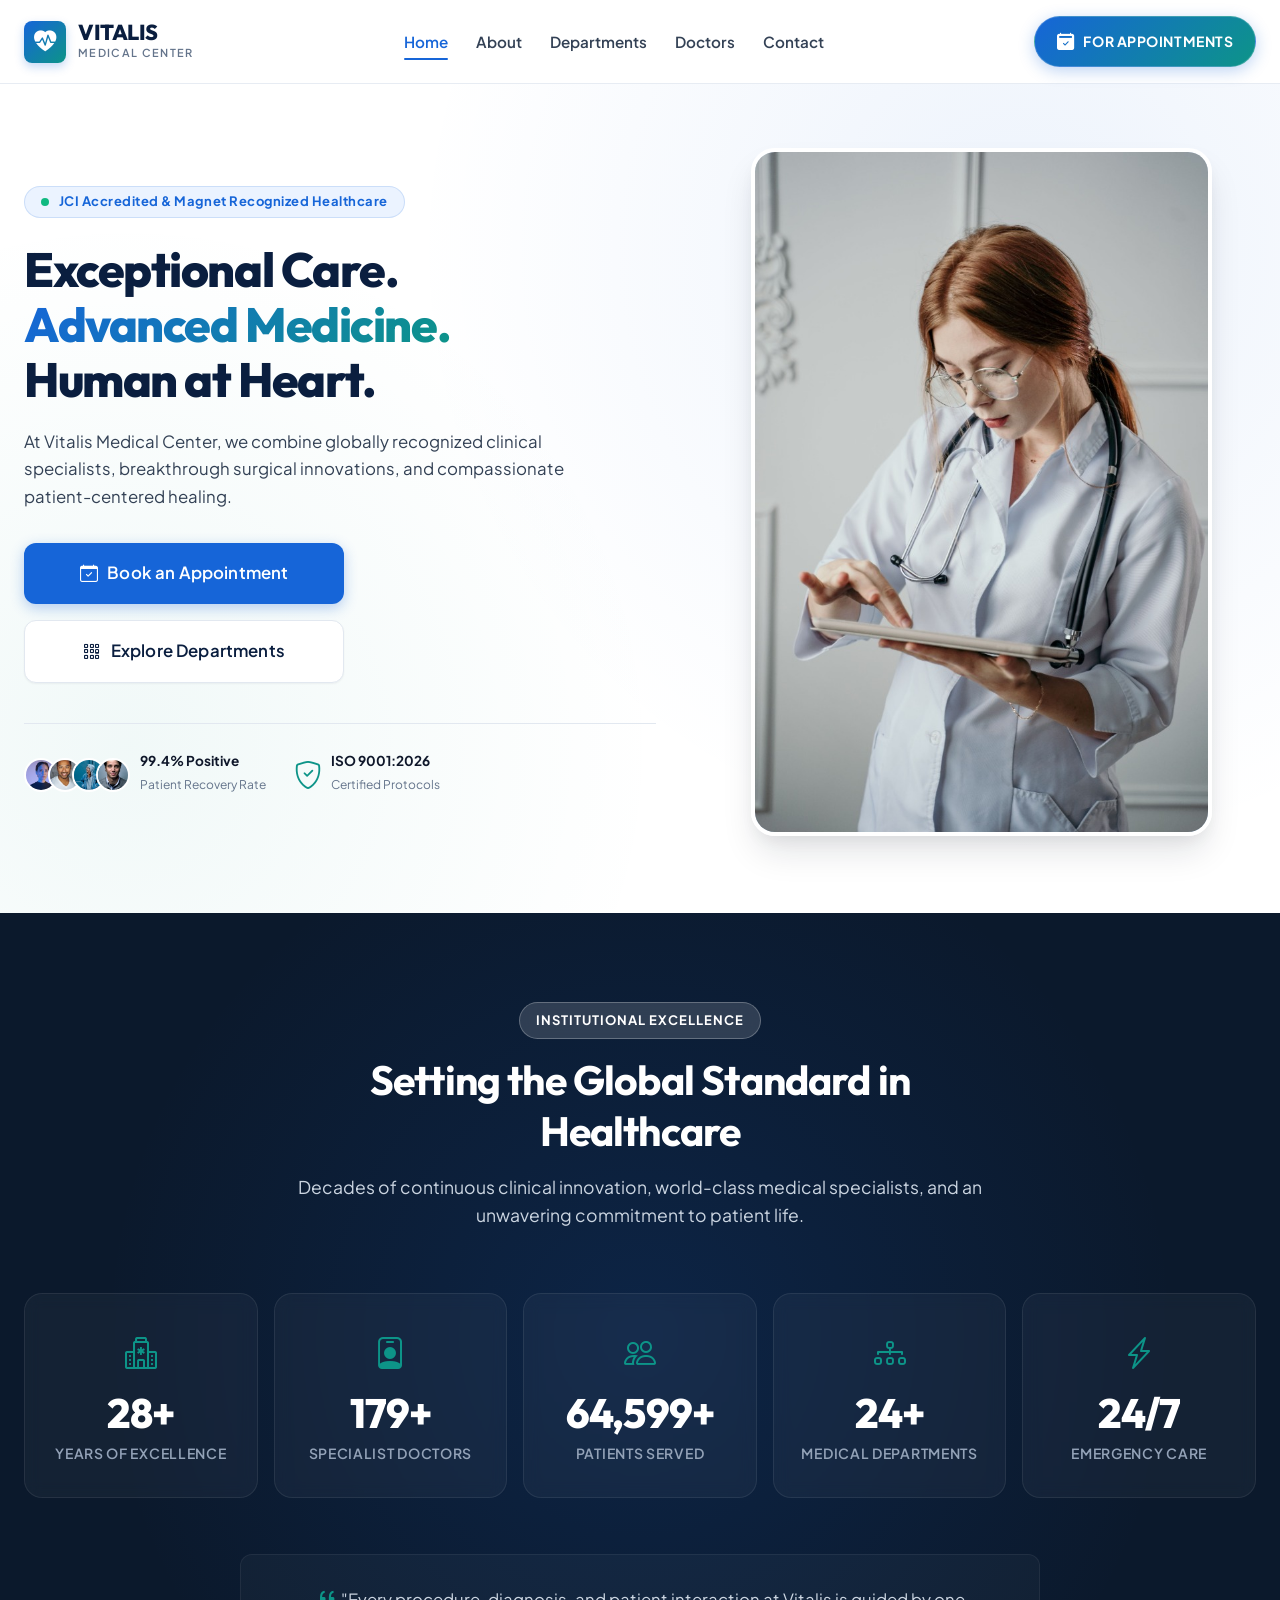
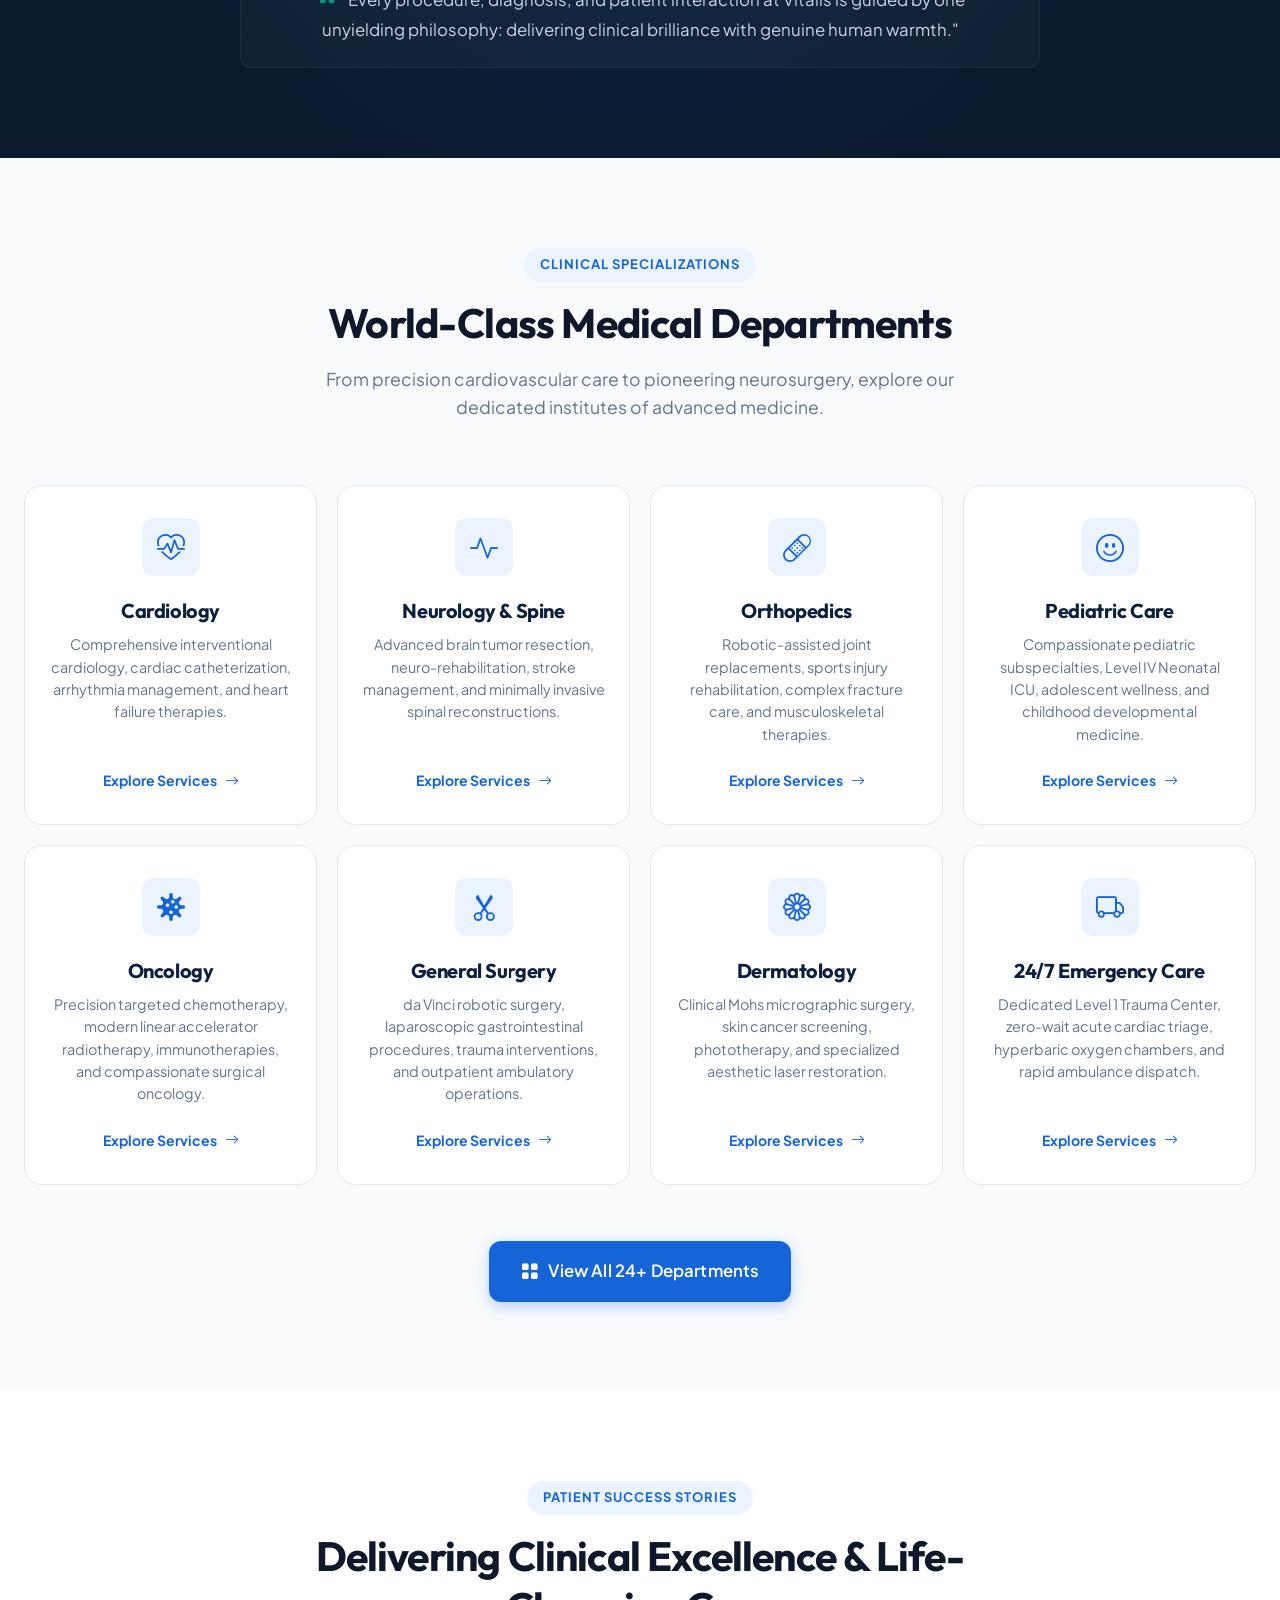
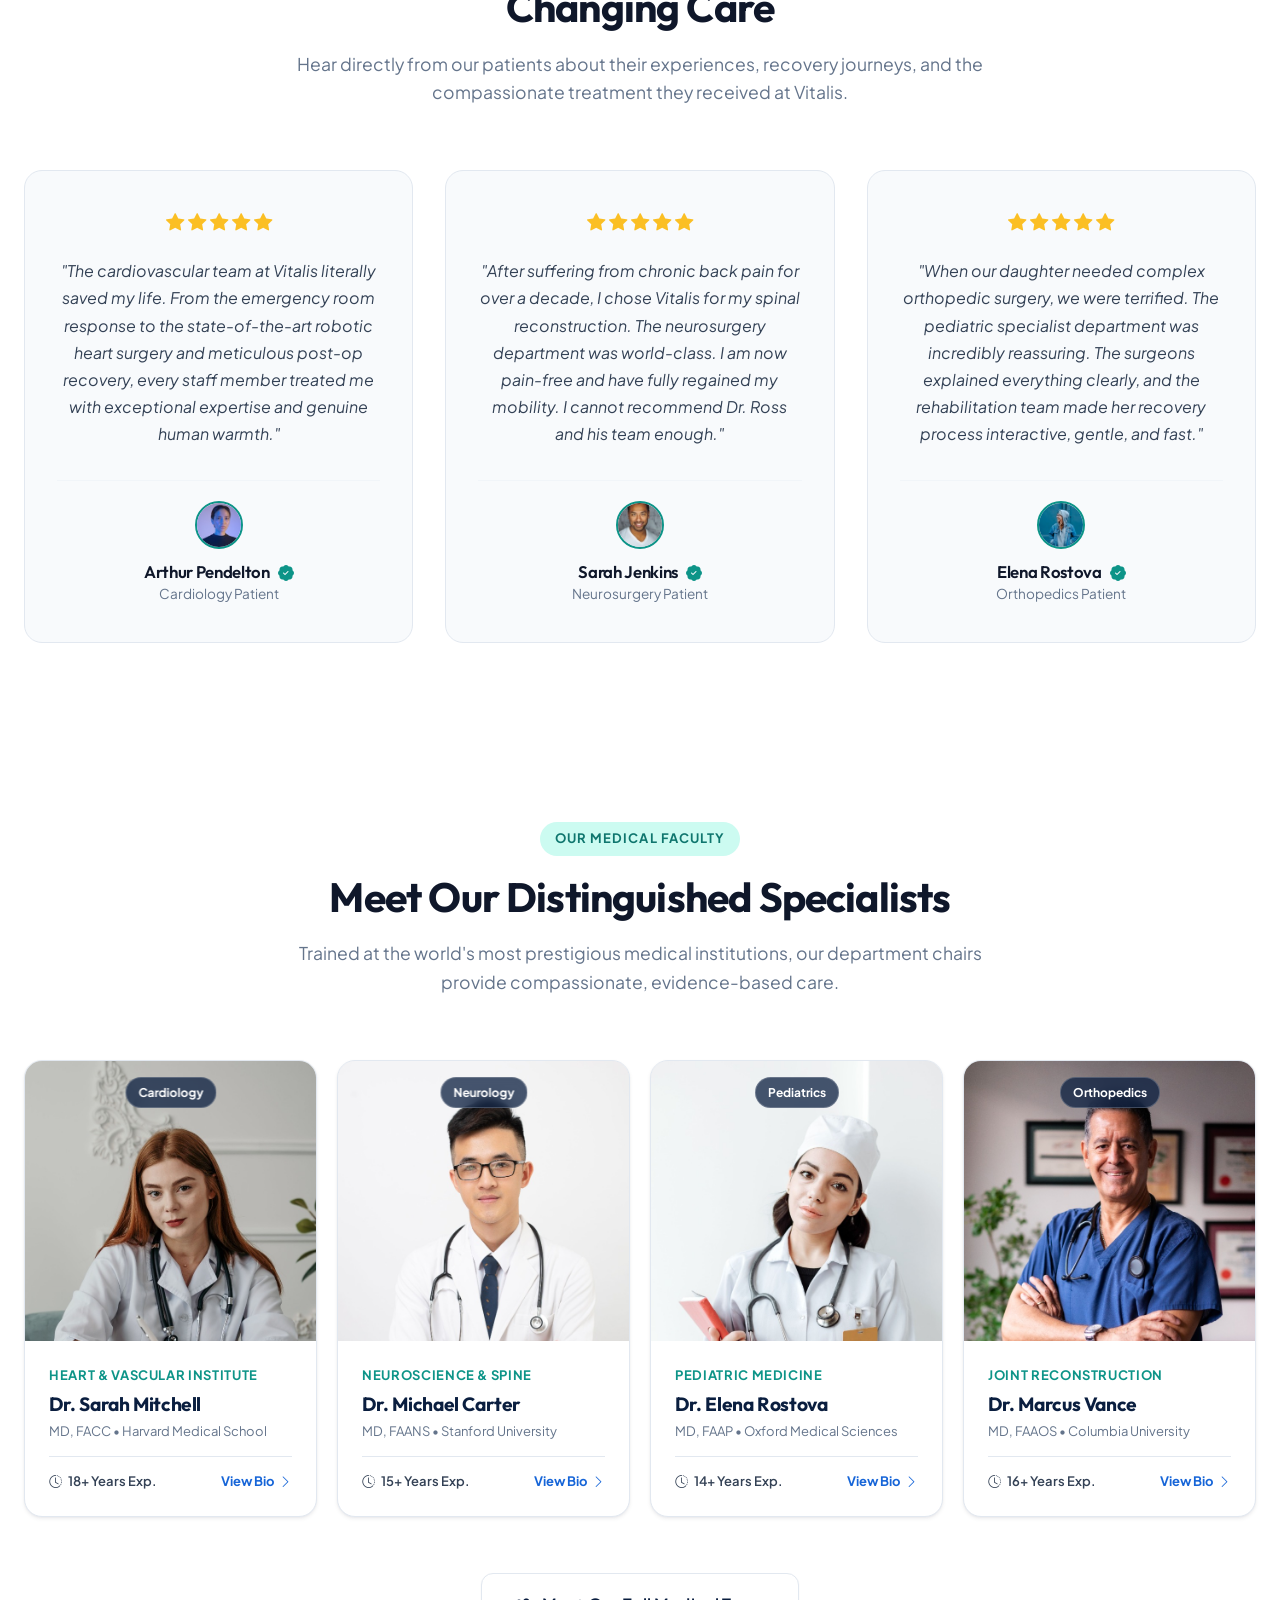
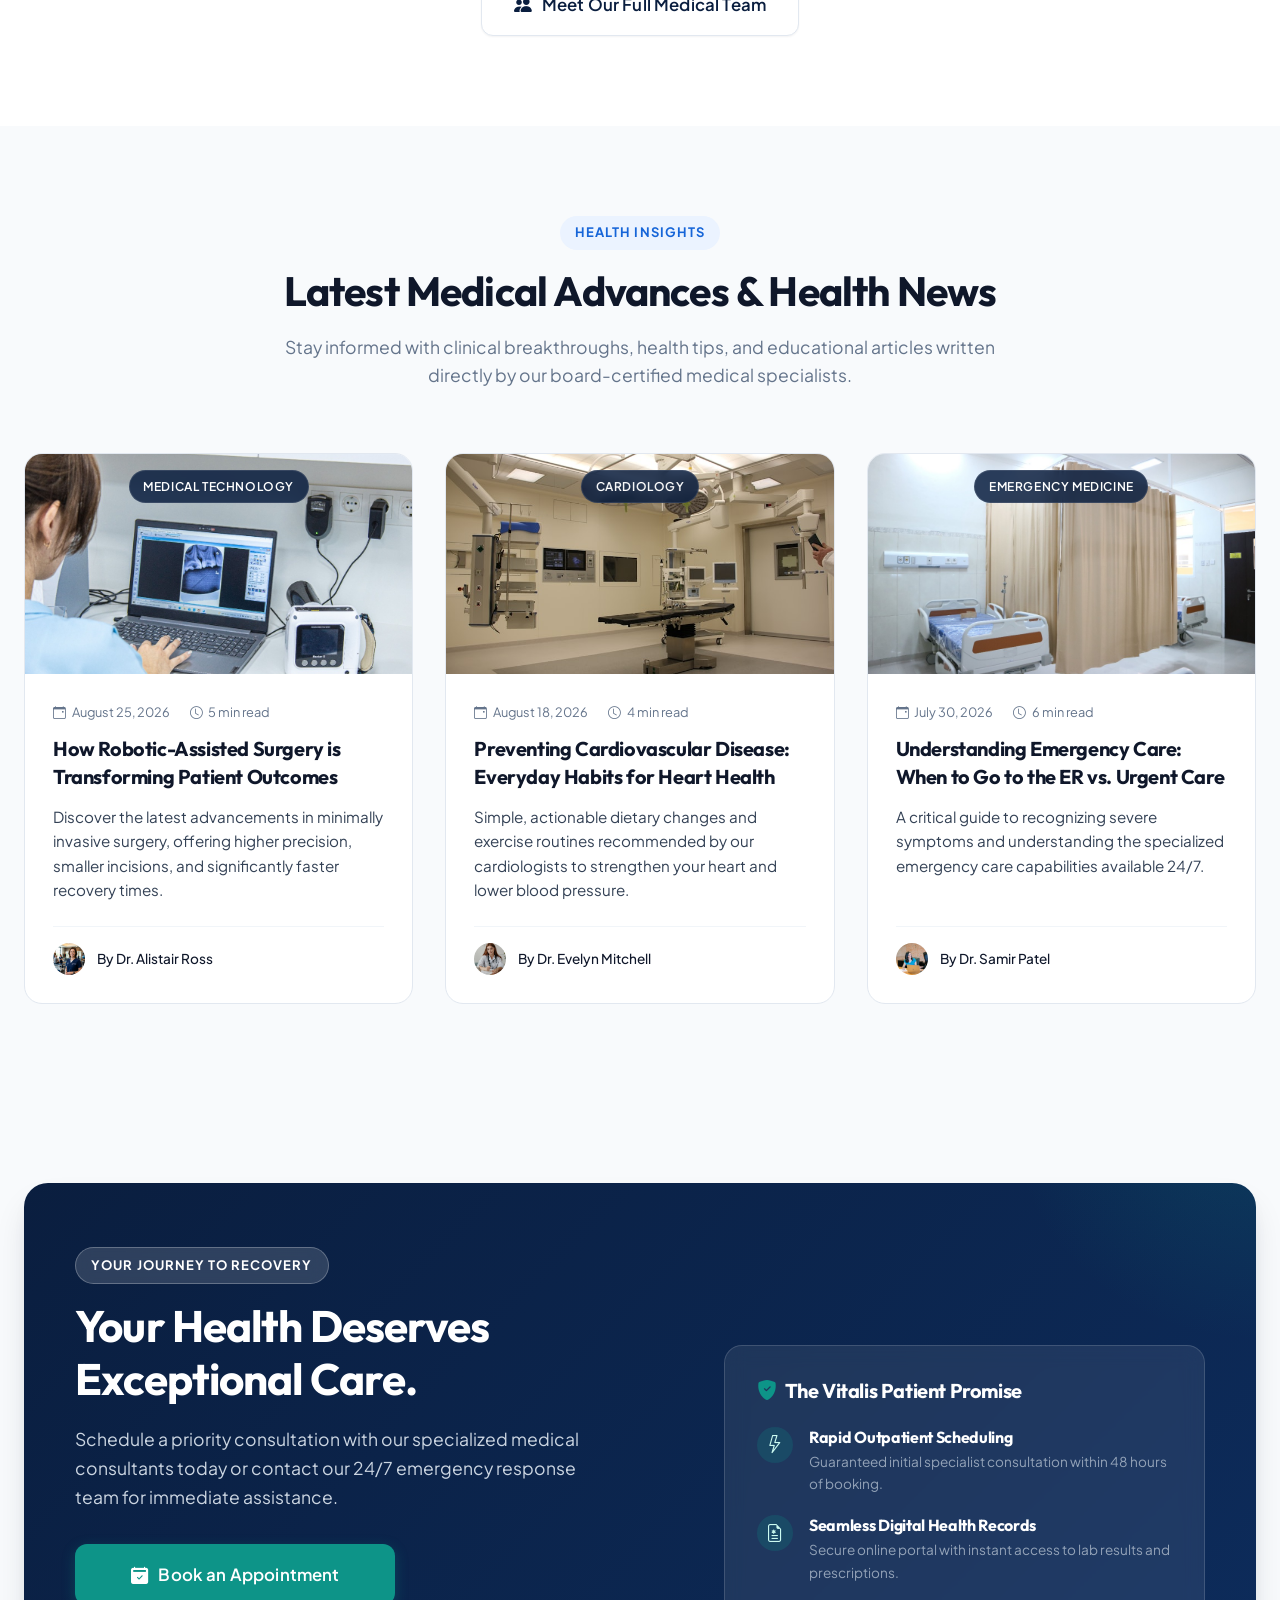
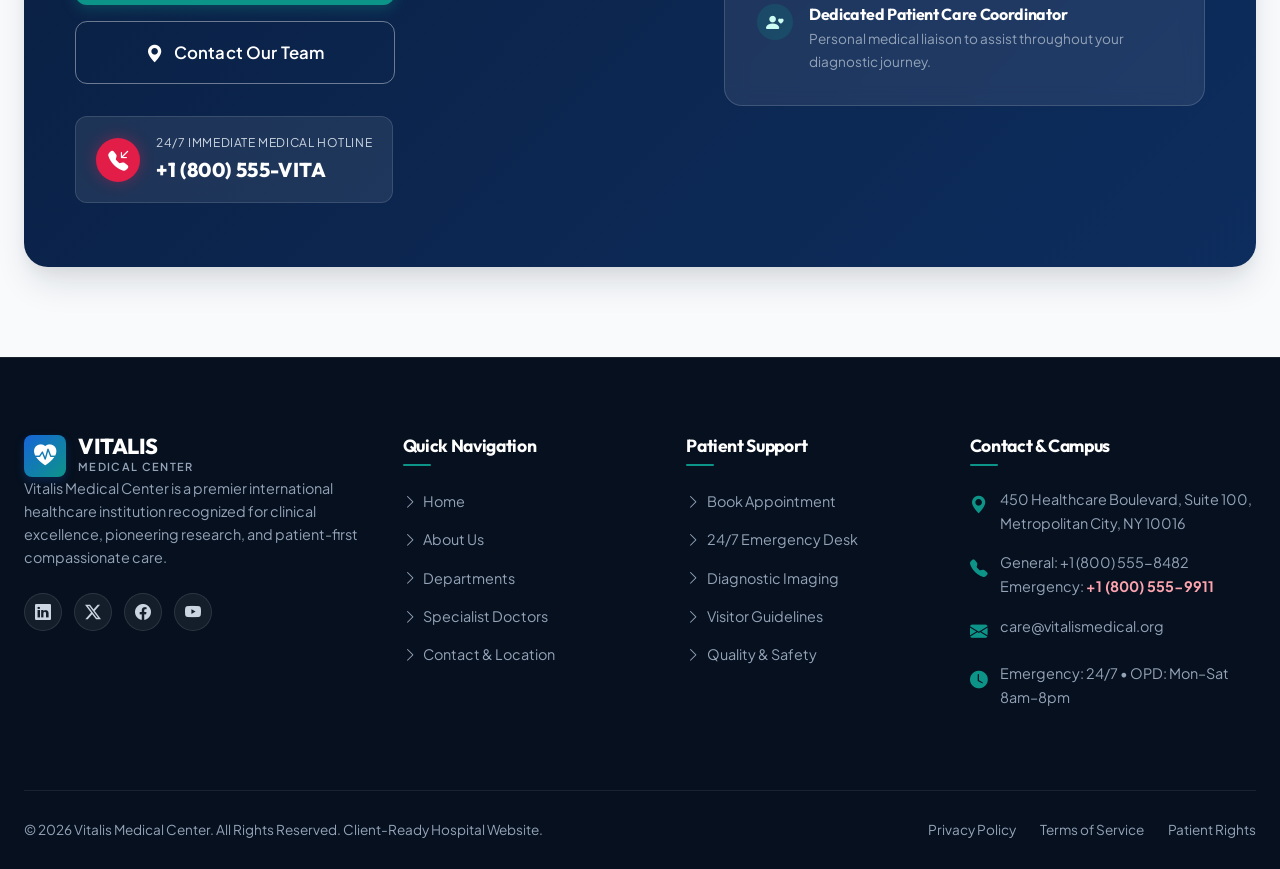
==== commit be3ecc99: "2" ====
--- a/index.html
+++ b/index.html
@@ -371,7 +371,93 @@
     </section>
 
     <!-- ==========================================================================
-         HOME — SECTION 4: FEATURED DOCTORS / SPECIALISTS
+         HOME — SECTION 4: PATIENT TESTIMONIALS & SUCCESS STORIES
+         ========================================================================== -->
+    <section class="testimonials-section section-py" id="testimonials">
+      <div class="container">
+        <div class="section-header reveal-fade-up">
+          <span class="badge-tag">Patient Success Stories</span>
+          <h2 class="section-title">Delivering Clinical Excellence & Life-Changing Care</h2>
+          <p class="section-subtitle">
+            Hear directly from our patients about their experiences, recovery journeys, and the compassionate treatment they received at Vitalis.
+          </p>
+        </div>
+
+        <div class="testimonials-grid">
+          <!-- Testimonial 1 -->
+          <div class="testimonial-card reveal-fade-up">
+            <div class="testimonial-rating">
+              <i class="bi bi-star-fill"></i>
+              <i class="bi bi-star-fill"></i>
+              <i class="bi bi-star-fill"></i>
+              <i class="bi bi-star-fill"></i>
+              <i class="bi bi-star-fill"></i>
+            </div>
+            <p class="testimonial-text">
+              "The cardiovascular team at Vitalis literally saved my life. From the emergency room response to the state-of-the-art robotic heart surgery and meticulous post-op recovery, every staff member treated me with exceptional expertise and genuine human warmth."
+            </p>
+            <div class="testimonial-patient">
+              <div class="patient-img">
+                <img src="assets/images/avatar-1.jpg" alt="Arthur Pendelton">
+              </div>
+              <div class="patient-info">
+                <h4 class="patient-name">Arthur Pendelton <span class="patient-verified" title="Verified Patient"><i class="bi bi-patch-check-fill"></i></span></h4>
+                <div class="patient-dept">Cardiology Patient</div>
+              </div>
+            </div>
+          </div>
+
+          <!-- Testimonial 2 -->
+          <div class="testimonial-card reveal-fade-up delay-100">
+            <div class="testimonial-rating">
+              <i class="bi bi-star-fill"></i>
+              <i class="bi bi-star-fill"></i>
+              <i class="bi bi-star-fill"></i>
+              <i class="bi bi-star-fill"></i>
+              <i class="bi bi-star-fill"></i>
+            </div>
+            <p class="testimonial-text">
+              "After suffering from chronic back pain for over a decade, I chose Vitalis for my spinal reconstruction. The neurosurgery department was world-class. I am now pain-free and have fully regained my mobility. I cannot recommend Dr. Ross and his team enough."
+            </p>
+            <div class="testimonial-patient">
+              <div class="patient-img">
+                <img src="assets/images/avatar-2.jpg" alt="Sarah Jenkins">
+              </div>
+              <div class="patient-info">
+                <h4 class="patient-name">Sarah Jenkins <span class="patient-verified" title="Verified Patient"><i class="bi bi-patch-check-fill"></i></span></h4>
+                <div class="patient-dept">Neurosurgery Patient</div>
+              </div>
+            </div>
+          </div>
+
+          <!-- Testimonial 3 -->
+          <div class="testimonial-card reveal-fade-up delay-200">
+            <div class="testimonial-rating">
+              <i class="bi bi-star-fill"></i>
+              <i class="bi bi-star-fill"></i>
+              <i class="bi bi-star-fill"></i>
+              <i class="bi bi-star-fill"></i>
+              <i class="bi bi-star-fill"></i>
+            </div>
+            <p class="testimonial-text">
+              "When our daughter needed complex orthopedic surgery, we were terrified. The pediatric specialist department was incredibly reassuring. The surgeons explained everything clearly, and the rehabilitation team made her recovery process interactive, gentle, and fast."
+            </p>
+            <div class="testimonial-patient">
+              <div class="patient-img">
+                <img src="assets/images/avatar-3.jpg" alt="Elena Rostova">
+              </div>
+              <div class="patient-info">
+                <h4 class="patient-name">Elena Rostova <span class="patient-verified" title="Verified Patient"><i class="bi bi-patch-check-fill"></i></span></h4>
+                <div class="patient-dept">Orthopedics Patient</div>
+              </div>
+            </div>
+          </div>
+        </div>
+      </div>
+    </section>
+
+    <!-- ==========================================================================
+         HOME — SECTION 5: FEATURED DOCTORS / SPECIALISTS
          ========================================================================== -->
     <section class="section-py" id="doctors">
       <div class="container">
@@ -482,7 +568,90 @@
     </section>
 
     <!-- ==========================================================================
-         HOME — SECTION 5: APPOINTMENT / FINAL CONVERSION SECTION
+         HOME — SECTION 6: LATEST MEDICAL NEWS & HEALTH INSIGHTS
+         ========================================================================== -->
+    <section class="news-section section-py bg-surface" id="news">
+      <div class="container">
+        <div class="section-header reveal-fade-up">
+          <span class="badge-tag">Health Insights</span>
+          <h2 class="section-title">Latest Medical Advances & Health News</h2>
+          <p class="section-subtitle">
+            Stay informed with clinical breakthroughs, health tips, and educational articles written directly by our board-certified medical specialists.
+          </p>
+        </div>
+
+        <div class="news-grid">
+          <!-- Article 1 -->
+          <div class="news-card reveal-fade-up">
+            <div class="news-img-wrapper">
+              <img src="assets/images/department-robotic.jpg" alt="Pioneering Robotic Surgery">
+              <span class="news-category">Medical Technology</span>
+            </div>
+            <div class="news-content">
+              <div class="news-meta">
+                <span><i class="bi bi-calendar-event"></i> August 25, 2026</span>
+                <span><i class="bi bi-clock"></i> 5 min read</span>
+              </div>
+              <h3 class="news-card-title"><a href="#">How Robotic-Assisted Surgery is Transforming Patient Outcomes</a></h3>
+              <p class="news-excerpt">
+                Discover the latest advancements in minimally invasive surgery, offering higher precision, smaller incisions, and significantly faster recovery times.
+              </p>
+              <div class="news-author">
+                <img src="assets/images/doctor-ross.jpg" alt="Dr. Alistair Ross" class="author-img">
+                <span class="author-name">By Dr. Alistair Ross</span>
+              </div>
+            </div>
+          </div>
+
+          <!-- Article 2 -->
+          <div class="news-card reveal-fade-up delay-100">
+            <div class="news-img-wrapper">
+              <img src="assets/images/department-mri.jpg" alt="Precision Cardiac Diagnostics">
+              <span class="news-category">Cardiology</span>
+            </div>
+            <div class="news-content">
+              <div class="news-meta">
+                <span><i class="bi bi-calendar-event"></i> August 18, 2026</span>
+                <span><i class="bi bi-clock"></i> 4 min read</span>
+              </div>
+              <h3 class="news-card-title"><a href="#">Preventing Cardiovascular Disease: Everyday Habits for Heart Health</a></h3>
+              <p class="news-excerpt">
+                Simple, actionable dietary changes and exercise routines recommended by our cardiologists to strengthen your heart and lower blood pressure.
+              </p>
+              <div class="news-author">
+                <img src="assets/images/doctor-mitchell.jpg" alt="Dr. Evelyn Mitchell" class="author-img">
+                <span class="author-name">By Dr. Evelyn Mitchell</span>
+              </div>
+            </div>
+          </div>
+
+          <!-- Article 3 -->
+          <div class="news-card reveal-fade-up delay-200">
+            <div class="news-img-wrapper">
+              <img src="assets/images/department-icu.jpg" alt="Critical Emergency Care">
+              <span class="news-category">Emergency Medicine</span>
+            </div>
+            <div class="news-content">
+              <div class="news-meta">
+                <span><i class="bi bi-calendar-event"></i> July 30, 2026</span>
+                <span><i class="bi bi-clock"></i> 6 min read</span>
+              </div>
+              <h3 class="news-card-title"><a href="#">Understanding Emergency Care: When to Go to the ER vs. Urgent Care</a></h3>
+              <p class="news-excerpt">
+                A critical guide to recognizing severe symptoms and understanding the specialized emergency care capabilities available 24/7.
+              </p>
+              <div class="news-author">
+                <img src="assets/images/doctor-patel.jpg" alt="Dr. Samir Patel" class="author-img">
+                <span class="author-name">By Dr. Samir Patel</span>
+              </div>
+            </div>
+          </div>
+        </div>
+      </div>
+    </section>
+
+    <!-- ==========================================================================
+         HOME — SECTION 7: APPOINTMENT / FINAL CONVERSION SECTION
          ========================================================================== -->
     <section class="section-py bg-surface" id="conversion">
       <div class="container">
--- a/assets/css/style.css
+++ b/assets/css/style.css
@@ -1281,6 +1281,7 @@
   border-radius: var(--radius-md);
   background: rgba(255, 255, 255, 0.08);
   border: 1px solid rgba(255, 255, 255, 0.12);
+  width: fit-content;
 }
 
 .emergency-icon-circle {
@@ -2491,6 +2492,236 @@
 .delay-300 { transition-delay: 0.3s; }
 .delay-400 { transition-delay: 0.4s; }
 
+
+/* --- 19. PATIENT TESTIMONIALS SECTION --- */
+.testimonials-section {
+  background: var(--color-bg-pure);
+}
+
+.testimonials-grid {
+  display: grid;
+  grid-template-columns: repeat(3, 1fr);
+  gap: 2rem;
+  margin-top: 3rem;
+}
+
+.testimonial-card {
+  background: var(--color-bg-surface);
+  border: 1px solid var(--color-border);
+  border-radius: var(--radius-lg);
+  padding: 2.25rem 2rem;
+  transition: transform var(--transition-base), 
+              border-color var(--transition-base), 
+              box-shadow var(--transition-base);
+  display: flex;
+  flex-direction: column;
+  justify-content: space-between;
+  height: 100%;
+  box-sizing: border-box;
+  text-align: center;
+}
+
+.testimonial-card:hover {
+  transform: translateY(-8px);
+  border-color: var(--color-teal-accent);
+  box-shadow: var(--shadow-lg), 0 10px 20px -10px rgba(13, 148, 136, 0.1);
+}
+
+.testimonial-rating {
+  color: #FBBF24; /* Golden yellow */
+  font-size: 1.15rem;
+  margin-bottom: 1.25rem;
+  display: flex;
+  justify-content: center;
+  gap: 0.25rem;
+}
+
+.testimonial-text {
+  font-size: 1rem;
+  line-height: 1.7;
+  color: var(--color-text-body);
+  margin-bottom: 2rem;
+  font-style: italic;
+  position: relative;
+}
+
+.testimonial-patient {
+  display: flex;
+  flex-direction: column;
+  align-items: center;
+  text-align: center;
+  gap: 0.75rem;
+  border-top: 1px solid var(--color-bg-subtle);
+  padding-top: 1.25rem;
+  margin-top: auto;
+}
+
+.patient-img img {
+  width: 48px;
+  height: 48px;
+  border-radius: 50%;
+  object-fit: cover;
+  border: 2px solid var(--color-teal-accent);
+}
+
+.patient-info {
+  flex-grow: 1;
+}
+
+.patient-name {
+  font-family: var(--font-heading);
+  font-size: 1.05rem;
+  font-weight: 600;
+  color: var(--color-text-title);
+  margin: 0;
+}
+
+.patient-dept {
+  font-size: 0.85rem;
+  color: var(--color-text-muted);
+}
+
+.patient-verified {
+  color: var(--color-teal-accent);
+  font-size: 1rem;
+  margin-left: 0.35rem;
+  vertical-align: middle;
+}
+
+/* --- 20. LATEST NEWS & INSIGHTS SECTION --- */
+.news-section {
+  background: var(--color-bg-surface);
+}
+
+.news-grid {
+  display: grid;
+  grid-template-columns: repeat(3, 1fr);
+  gap: 2rem;
+  margin-top: 3rem;
+}
+
+.news-card {
+  background: var(--color-bg-pure);
+  border: 1px solid var(--color-border);
+  border-radius: var(--radius-lg);
+  overflow: hidden;
+  transition: transform var(--transition-base), 
+              border-color var(--transition-base), 
+              box-shadow var(--transition-base);
+  display: flex;
+  flex-direction: column;
+  height: 100%;
+}
+
+.news-card:hover {
+  transform: translateY(-8px);
+  border-color: var(--color-teal-accent);
+  box-shadow: var(--shadow-lg), 0 10px 20px -10px rgba(13, 148, 136, 0.1);
+}
+
+.news-img-wrapper {
+  position: relative;
+  height: 220px;
+  overflow: hidden;
+}
+
+.news-img-wrapper img {
+  width: 100%;
+  height: 100%;
+  object-fit: cover;
+  transition: transform 0.5s ease;
+}
+
+.news-card:hover .news-img-wrapper img {
+  transform: scale(1.08);
+}
+
+.news-category {
+  position: absolute;
+  top: 1rem;
+  left: 50%;
+  transform: translateX(-50%);
+  background: var(--color-primary-navy);
+  color: var(--color-text-white);
+  padding: 0.35rem 0.85rem;
+  border-radius: var(--radius-full);
+  font-size: 0.75rem;
+  font-weight: 600;
+  text-transform: uppercase;
+  letter-spacing: 0.05em;
+  backdrop-filter: blur(4px);
+  background: rgba(10, 30, 63, 0.85);
+  border: 1px solid rgba(255, 255, 255, 0.1);
+}
+
+.news-content {
+  padding: 1.75rem;
+  display: flex;
+  flex-direction: column;
+  flex-grow: 1;
+}
+
+.news-meta {
+  display: flex;
+  gap: 1.25rem;
+  font-size: 0.8rem;
+  color: var(--color-text-muted);
+  margin-bottom: 0.75rem;
+}
+
+.news-meta span {
+  display: flex;
+  align-items: center;
+  gap: 0.35rem;
+}
+
+.news-card-title {
+  font-family: var(--font-heading);
+  font-size: 1.25rem;
+  line-height: 1.4;
+  margin-bottom: 0.85rem;
+}
+
+.news-card-title a {
+  color: var(--color-text-title);
+  text-decoration: none;
+  transition: color var(--transition-base);
+}
+
+.news-card-title a:hover {
+  color: var(--color-teal-accent);
+}
+
+.news-excerpt {
+  font-size: 0.95rem;
+  line-height: 1.6;
+  color: var(--color-text-body);
+  margin-bottom: 1.5rem;
+  flex-grow: 1;
+}
+
+.news-author {
+  display: flex;
+  align-items: center;
+  gap: 0.75rem;
+  border-top: 1px solid var(--color-bg-subtle);
+  padding-top: 1rem;
+  margin-top: auto;
+}
+
+.author-img {
+  width: 32px;
+  height: 32px;
+  border-radius: 50%;
+  object-fit: cover;
+}
+
+.author-name {
+  font-size: 0.85rem;
+  font-weight: 500;
+  color: var(--color-text-title);
+}
+
 /* --- 20. RESPONSIVE BREAKPOINTS (STRICT REQUIREMENT) --- */
 
 /* 1. Large Desktop (1440px and above) */
@@ -2534,6 +2765,11 @@
   .hero-grid {
     grid-template-columns: 1fr 0.9fr;
     gap: 2.5rem;
+  }
+
+  .hero-main-img {
+    height: auto;
+    max-height: 520px;
   }
 
   .stats-grid {
@@ -2687,6 +2923,7 @@
 /* 5. Mobile Landscape / Small Tablets (768px and down) */
 @media (max-width: 768px) {
   .stats-grid {
+    display: grid;
     grid-template-columns: 1fr;
   }
   .stats-grid .stat-card:last-child {
@@ -2700,8 +2937,14 @@
   .contact-info-grid,
   .values-grid,
   .accreditations-grid,
-  .tech-showcase-grid {
+  .tech-showcase-grid,
+  .testimonials-grid,
+  .news-grid {
     grid-template-columns: 1fr;
+  }
+
+  .news-category {
+    white-space: nowrap;
   }
 
   .values-grid .value-card:last-child:nth-child(odd),
@@ -2774,7 +3017,10 @@
   .accreditations-grid,
   .tech-showcase-grid,
   .contact-info-grid,
-  .footer-grid {
+  .footer-grid,
+  .stats-grid,
+  .testimonials-grid,
+  .news-grid {
     grid-template-columns: repeat(2, 1fr) !important;
   }
 
@@ -2783,7 +3029,10 @@
   .values-grid .value-card:last-child:nth-child(odd),
   .accreditations-grid .accreditation-card:last-child:nth-child(odd),
   .tech-showcase-grid .tech-card:last-child:nth-child(odd),
-  .contact-info-grid .contact-card:last-child:nth-child(odd) {
+  .contact-info-grid .contact-card:last-child:nth-child(odd),
+  .stats-grid .stat-card:last-child:nth-child(odd),
+  .testimonials-grid .testimonial-card:last-child:nth-child(odd),
+  .news-grid .news-card:last-child:nth-child(odd) {
     grid-column: 1 / span 2;
     margin: 0 auto;
     width: 100%;
